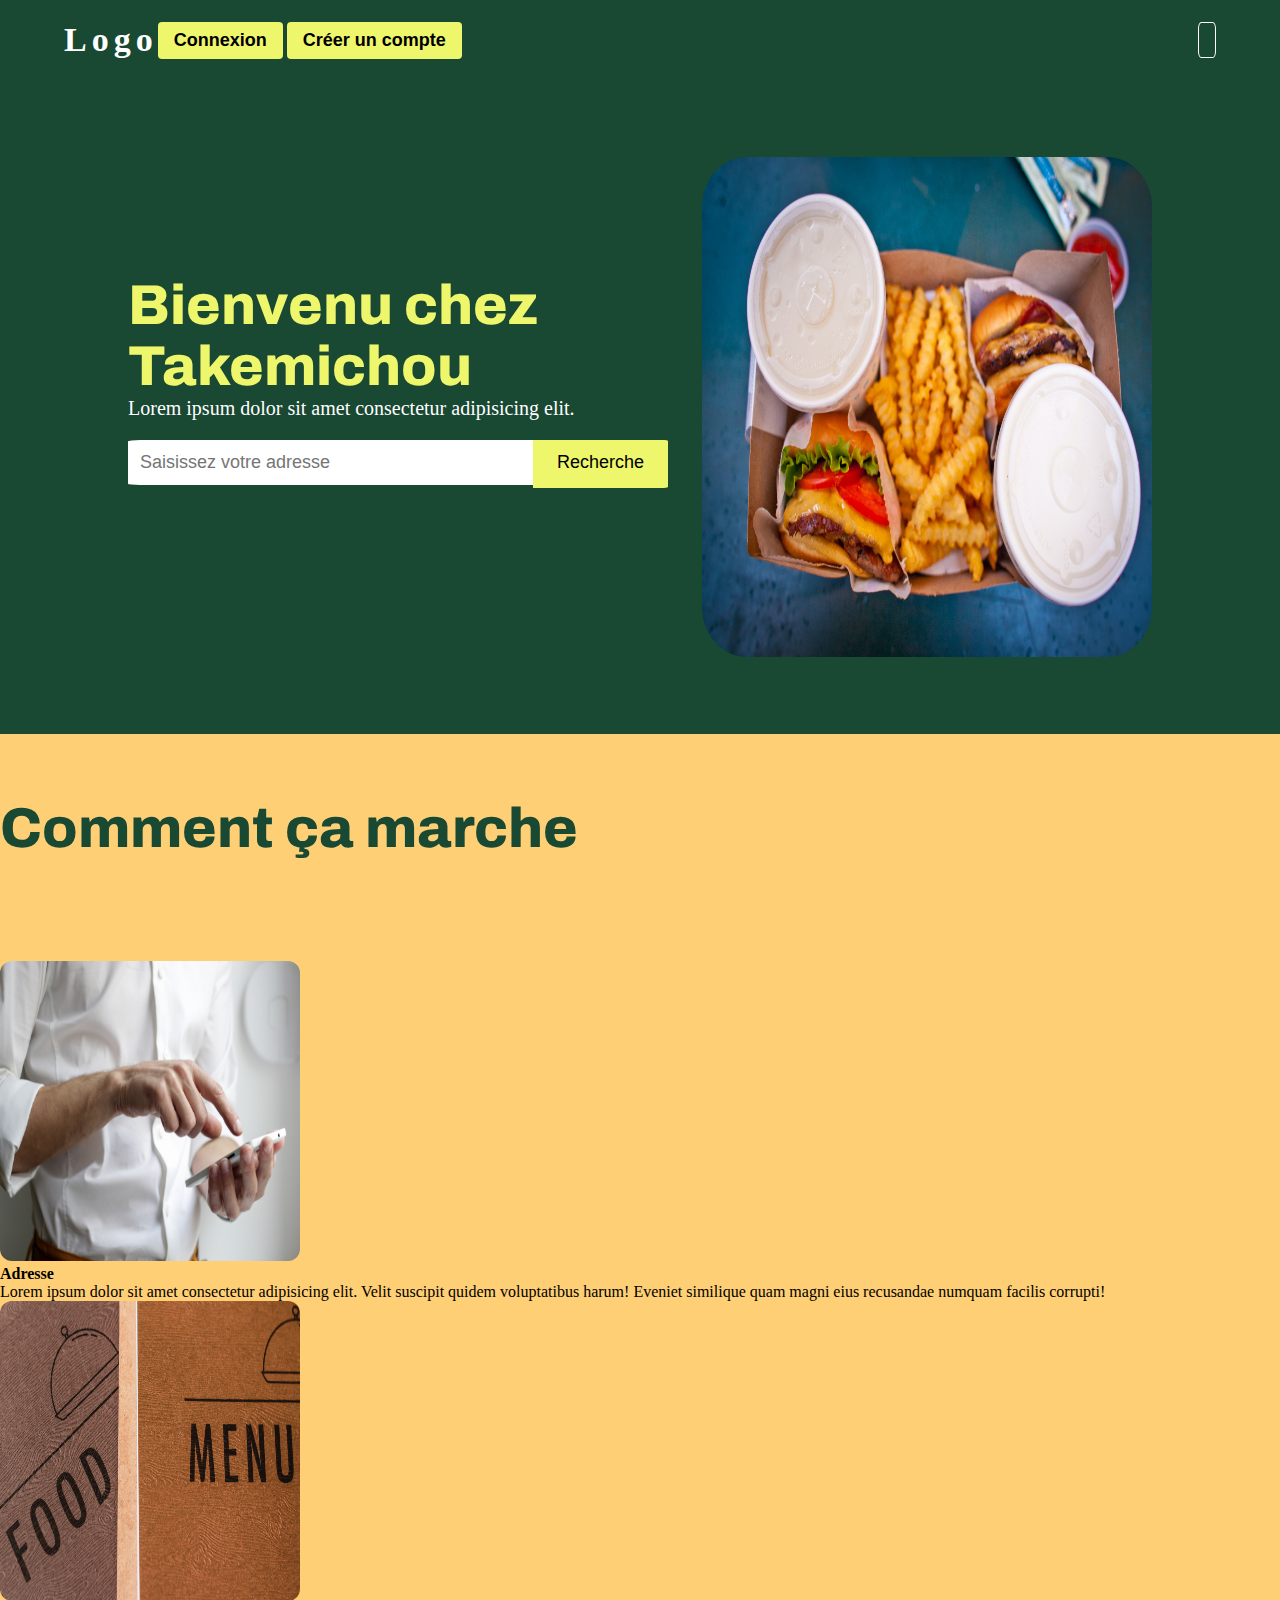
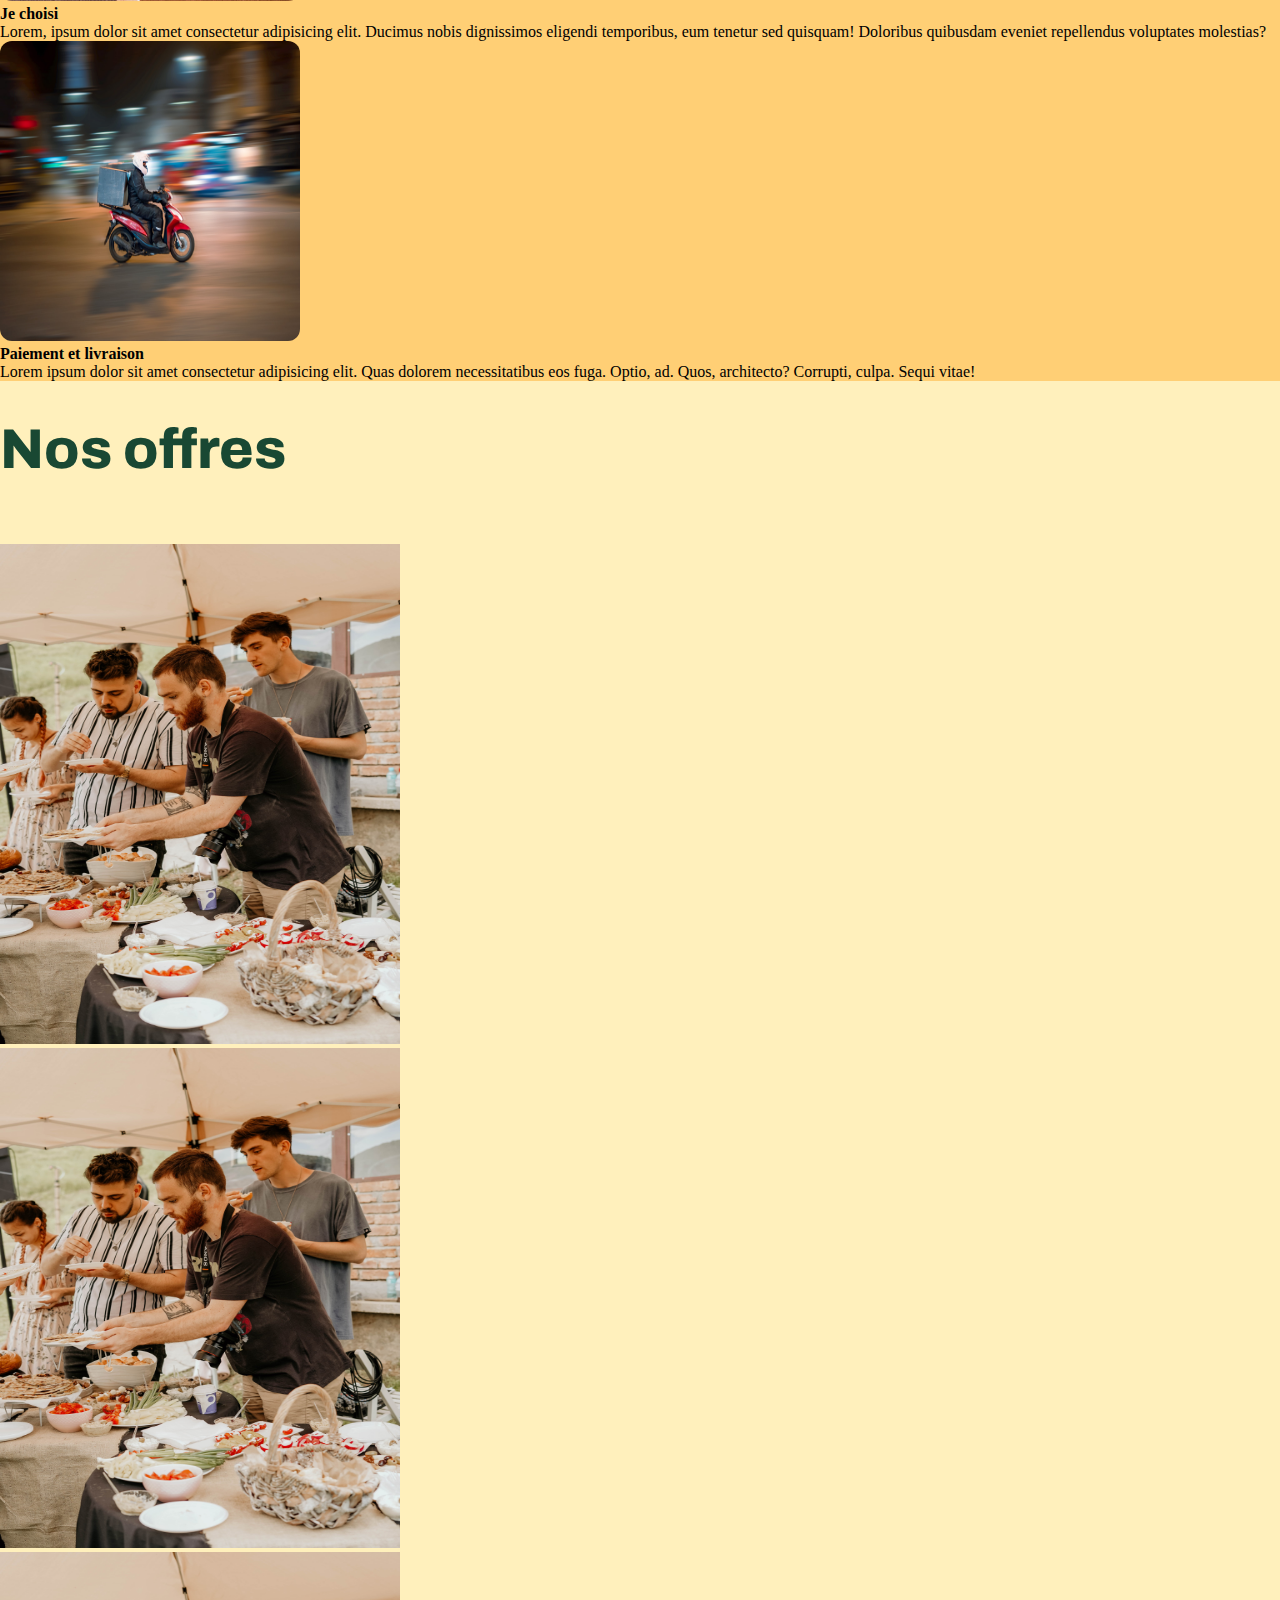
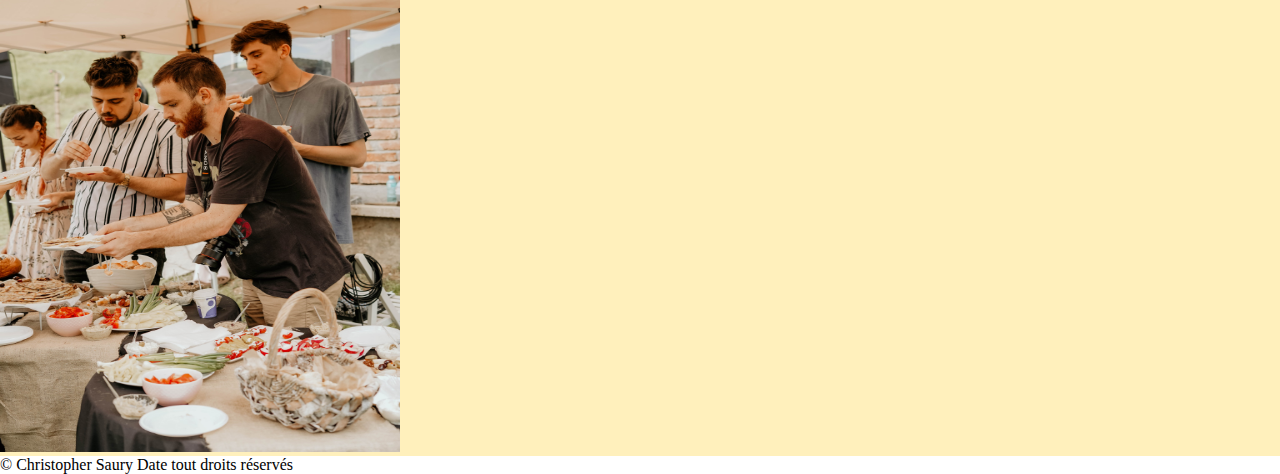
==== index.html @ 3a8cec15 "initial project" ====
<!DOCTYPE html>
<html lang="fr">
  <head>
    <meta charset="UTF-8" />
    <meta http-equiv="X-UA-Compatible" content="IE=edge" />
    <meta name="viewport" content="width=device-width, initial-scale=1.0" />
    <link rel="stylesheet" href="./style.css" />
    <link
      rel="stylesheet"
      href="https://use.fontawesome.com/releases/v5.15.3/css/all.css"
      integrity="sha384-SZXxX4whJ79/gErwcOYf+zWLeJdY/qpuqC4cAa9rOGUstPomtqpuNWT9wdPEn2fk"
      crossorigin="anonymous"
    />
    <link
      rel="stylesheet"
      href="https://cdn.jsdelivr.net/npm/bootstrap@4.6.0/dist/css/bootstrap.min.css"
      integrity="sha384-B0vP5xmATw1+K9KRQjQERJvTumQW0nPEzvF6L/Z6nronJ3oUOFUFpCjEUQouq2+l"
      crossorigin="anonymous"
    />
    <script
      src="https://code.jquery.com/jquery-3.5.1.slim.min.js"
      integrity="sha384-DfXdz2htPH0lsSSs5nCTpuj/zy4C+OGpamoFVy38MVBnE+IbbVYUew+OrCXaRkfj"
      crossorigin="anonymous"
    ></script>
    <script
      src="https://cdn.jsdelivr.net/npm/bootstrap@4.6.0/dist/js/bootstrap.bundle.min.js"
      integrity="sha384-Piv4xVNRyMGpqkS2by6br4gNJ7DXjqk09RmUpJ8jgGtD7zP9yug3goQfGII0yAns"
      crossorigin="anonymous"
    ></script>
    <title>Accueil</title>
  </head>
  <body>
    <header>
      <nav class="home-navbar">
        <div class="leftElement">
          <div>
            <h4 class="logo">Logo</h4>
          </div>
          <div>
            <input type="button" value="Connexion" />
            <input type="button" value="Créer un compte" />
          </div>
        </div>
        <ul>
          <li><i class="fas fa-bars"></i></li>
        </ul>
      </nav>
    </header>
    <section id="home">
      <div class="home-container">
        <div class="home-introduction">
          <h1>Bienvenu chez Takemichou</h1>
          <p>Lorem ipsum dolor sit amet consectetur adipisicing elit.</p>
          <div class="search-bar">
            <input
              type="text"
              name="adress"
              id="adress"
              placeholder="Saisissez votre adresse"
            />
            <button>Recherche</button>
          </div>
        </div>
        <div class="home-slideshow">
          <img
            class="home-slideshow-image"
            src="./image/pexels-caleb-oquendo-3023476.jpg"
            alt="burger"
          />
          <img
            class="home-slideshow-image"
            src="./image/pexels-creative-vix-375467.jpg"
            alt="pizza on desk"
          />
          <img
            class="home-slideshow-image"
            src="./image/pexels-norma-mortenson-4393527.jpg"
            alt="man eat a pizza"
          />
          <img
            class="home-slideshow-image"
            src="./image/khalid-boutchich-N-HvSJ9M3-k-unsplash.jpg"
            alt="tacos"
          />
          <img
            class="home-slideshow-image"
            src="./image/tareq-ismail-tEg7EK-ok3E-unsplash.jpg"
            alt="fried chicken"
          />
        </div>
      </div>
    </section>
    <section id="home-explanation">
      <h2 class="text-center">Comment ça marche</h2>
      <div class="container-fluid">
        <div class="row pb-5">
          <div class="text-center col-lg-4">
            <img src="./image/smartphone.jpg" alt="smartphone" />
            <h4 class="mt-2">Adresse</h4>
            <p class="mt-4">
              Lorem ipsum dolor sit amet consectetur adipisicing elit. Velit
              suscipit quidem voluptatibus harum! Eveniet similique quam magni
              eius recusandae numquam facilis corrupti!
            </p>
          </div>
          <div class="text-center col-lg-4">
            <img src="./image/menu.jpg" alt="restaurant menu" />
            <h4 class="mt-2">Je choisi</h4>
            <p class="mt-4">
              Lorem, ipsum dolor sit amet consectetur adipisicing elit. Ducimus
              nobis dignissimos eligendi temporibus, eum tenetur sed quisquam!
              Doloribus quibusdam eveniet repellendus voluptates molestias?
            </p>
          </div>
          <div class="text-center col-lg-4">
            <img src="./image/food-delivery.jpg" alt="food delivery" />
            <h4 class="mt-2">Paiement et livraison</h4>
            <p class="mt-4">
              Lorem ipsum dolor sit amet consectetur adipisicing elit. Quas
              dolorem necessitatibus eos fuga. Optio, ad. Quos, architecto?
              Corrupti, culpa. Sequi vitae!
            </p>
          </div>
        </div>
      </div>
    </section>
    <section id="home-offer">
      <h2 class="text-center">Nos offres</h2>
      <div class="container-fluid">
        <div class="row">
          <div class="text-center col-lg-4">
            <img src="./image/cafeteria.jpg" alt="cafeteria" />
          </div>
          <div class="text-center col-lg-4">
            <img src="./image/cafeteria.jpg" alt="cafeteria" />
          </div>
          <div class="text-center col-lg-4">
            <img src="./image/cafeteria.jpg" alt="cafeteria" />
          </div>
        </div>
      </div>
    </section>
    <footer>
      <p>
        © Christopher Saury <span id="currentYear">Date</span> tout droits
        réservés
      </p>
    </footer>
    <script src="./home.js"></script>
  </body>
</html>

<!-- <section id="home-explanation">
    <div class="explanation-container">
        <h2>Comment ça marche ?</h2>
        <div class="explanation-wrapper">
            <div class="exWrapp">
                <img src="./image/smartphone.jpg" alt="smartphone">
                <p>
                    Il vous suffit pour cela de renseigner dans la barre d'adresse le lieux où vous souhaitez être livré.
                </p>
            </div>
            <div class="exWrapp">
                <img src="./image/menu.jpg" alt="restaurant menu">
                <p>
                    Lorem ipsum dolor, sit amet consectetur adipisicing elit. Libero blanditiis nobis delectus repellendus? Facere eveniet nobis impedit, ratione, deleniti obcaecati amet ullam numquam cumque, accusantium molestiae labore. Accusamus, ducimus deserunt.
                </p>
            </div>
            <div class="exWrapp">
                <img src="./image/food-delivery.jpg" alt="food delivery">
                <p>
                    Lorem ipsum dolor sit amet consectetur adipisicing elit. Perferendis aperiam quam totam eum sequi reprehenderit corporis. Unde quam reiciendis a, neque sapiente, quia velit quasi inventore harum consectetur ab vero?
                </p>
            </div>
        </div>
    </div>
</section> -->
---- style.css ----
@import url("https://fonts.googleapis.com/css2?family=Archivo:wght@800&display=swap");

:root {
  --first: #194833;
  --second: #ffcf75;
  --third: #fff0bc;
  --fourth: #eef66c;
}
* {
  margin: 0px;
  padding: 0px;
  box-sizing: border-box;
}

.home-navbar {
  display: flex;
  justify-content: space-between;
  align-items: center;
  min-height: 80px;
  background-color: var(--first);
  color: white;
  position: sticky;
  position: -webkit-sticky;
  top: 0px;
}
.leftElement {
  margin-left: 5%;
  display: flex;
  flex-direction: row;
  align-items: center;
  justify-content: space-around;
}
.leftElement input {
  font-size: 18px;
  padding: 8px 16px 8px 16px;
  border-radius: 4px;
  font-weight: bold;
  border: none;
  cursor: pointer;
  background-color: var(--fourth);
}

.logo {
  font-size: 34px;
  letter-spacing: 5px;
  font-weight: 700;
}
.home-navbar li {
  list-style-type: none;
}
.fa-bars {
  font-size: 20px;
  border: 1px solid white;
  border-radius: 18%;
  padding: 6px 8px 6px 8px;
  cursor: pointer;
}

.home-navbar ul {
  margin-right: 5%;
}

#home {
  background-color: var(--first);
  color: white;
}
.home-introduction h1 {
  font-size: 56px;
  color: var(--fourth);
  font-family: "Archivo", sans-serif;
  font-weight: 800;
}
.home-introduction p {
  font-size: 20px;
}
.search-bar {
  margin-top: 20px;
}
.home-introduction input,
button {
  width: 75%;
  border: none;
  border-right: 0px;
  font-size: 18px;
  padding: 12px;
  background: white;
  color: black;
}
.home-introduction .search-bar {
  width: 540px;
  height: auto;
}
.home-introduction input {
  border-radius: 3% 0 0 3%;
}

.home-introduction button {
  width: 25%;
  background: var(--fourth);
  color: black;
  float: right;
  border-left: 0px;
  border-radius: 0 3% 3% 0;
  cursor: pointer;
  padding-bottom: 15px;
}
.home-introduction button:hover {
  opacity: 0.8;
}
.home-introduction input:hover {
  opacity: 0.8;
}

.home-introduction {
  padding-bottom: 5%;
}

.home-container {
  padding: 6% 10% 6% 10%;
  display: flex;
  flex-direction: row;
  align-items: center;
  justify-content: space-around;
}
.home-slideshow {
  width: 600px;
  height: 500px;
  position: relative;
}
.home-slideshow-image {
  position: absolute;
  top: 0;
  left: 0;
  width: 100%;
  height: 100%;
  border-radius: 10%;
  opacity: 0;
  transition: opacity 1s ease-in-out;
}

#home-explanation {
  background-color: var(--second);
}
#home-explanation h2 {
  font-size: 56px;
  color: var(--first);
  font-family: "Archivo", sans-serif;
  font-weight: 800;
  padding: 5% 0 8% 0;
}
#home-explanation img {
  width: 300px;
  height: 300px;
  border-radius: 4%;
}
#home-explanation .row div {
  animation: 3s ease-in 1s linear myanim;
}

@keyframes myanim {
  0% {
    top: 0;
    left: 0;
  }
  30% {
    top: 50px;
  }
  68%,
  72% {
    left: 50px;
  }
  100% {
    top: 100px;
    left: 100%;
  }
}

#home-offer {
  background-color: var(--third);
}

#home-offer .row img {
  width: 400px;
  height: 500px;
}

#home-offer h2 {
  font-size: 56px;
  color: var(--first);
  font-family: "Archivo", sans-serif;
  font-weight: 800;
  padding: 3% 0 5% 0;
}

/* .explanation-container{
    display: flex;
    justify-content: center;
    align-items: center;
    flex-direction: column;
}

.explanation-wrapper{
    width: 100%;
    height: auto;
    display: flex;
    align-items: center;
    flex-direction: row;
    justify-content: space-between;
    padding: 0 5% 0 5%;
}
.exWrapp{
    display: flex;
    align-items: center;
    flex-direction: column;
}
.exWrapp p{
    width: 80%;
}

.explanation-wrapper img{
    width: 300px;
    height: 300px;
}
.explanation-container {
    padding-top: 3%;
}
.explanation-container h2{
    padding-bottom: 8%;
    font-size: 56px;
    color: var(--primary);
    font-family: 'Archivo', sans-serif;
    font-weight: 800;
} */
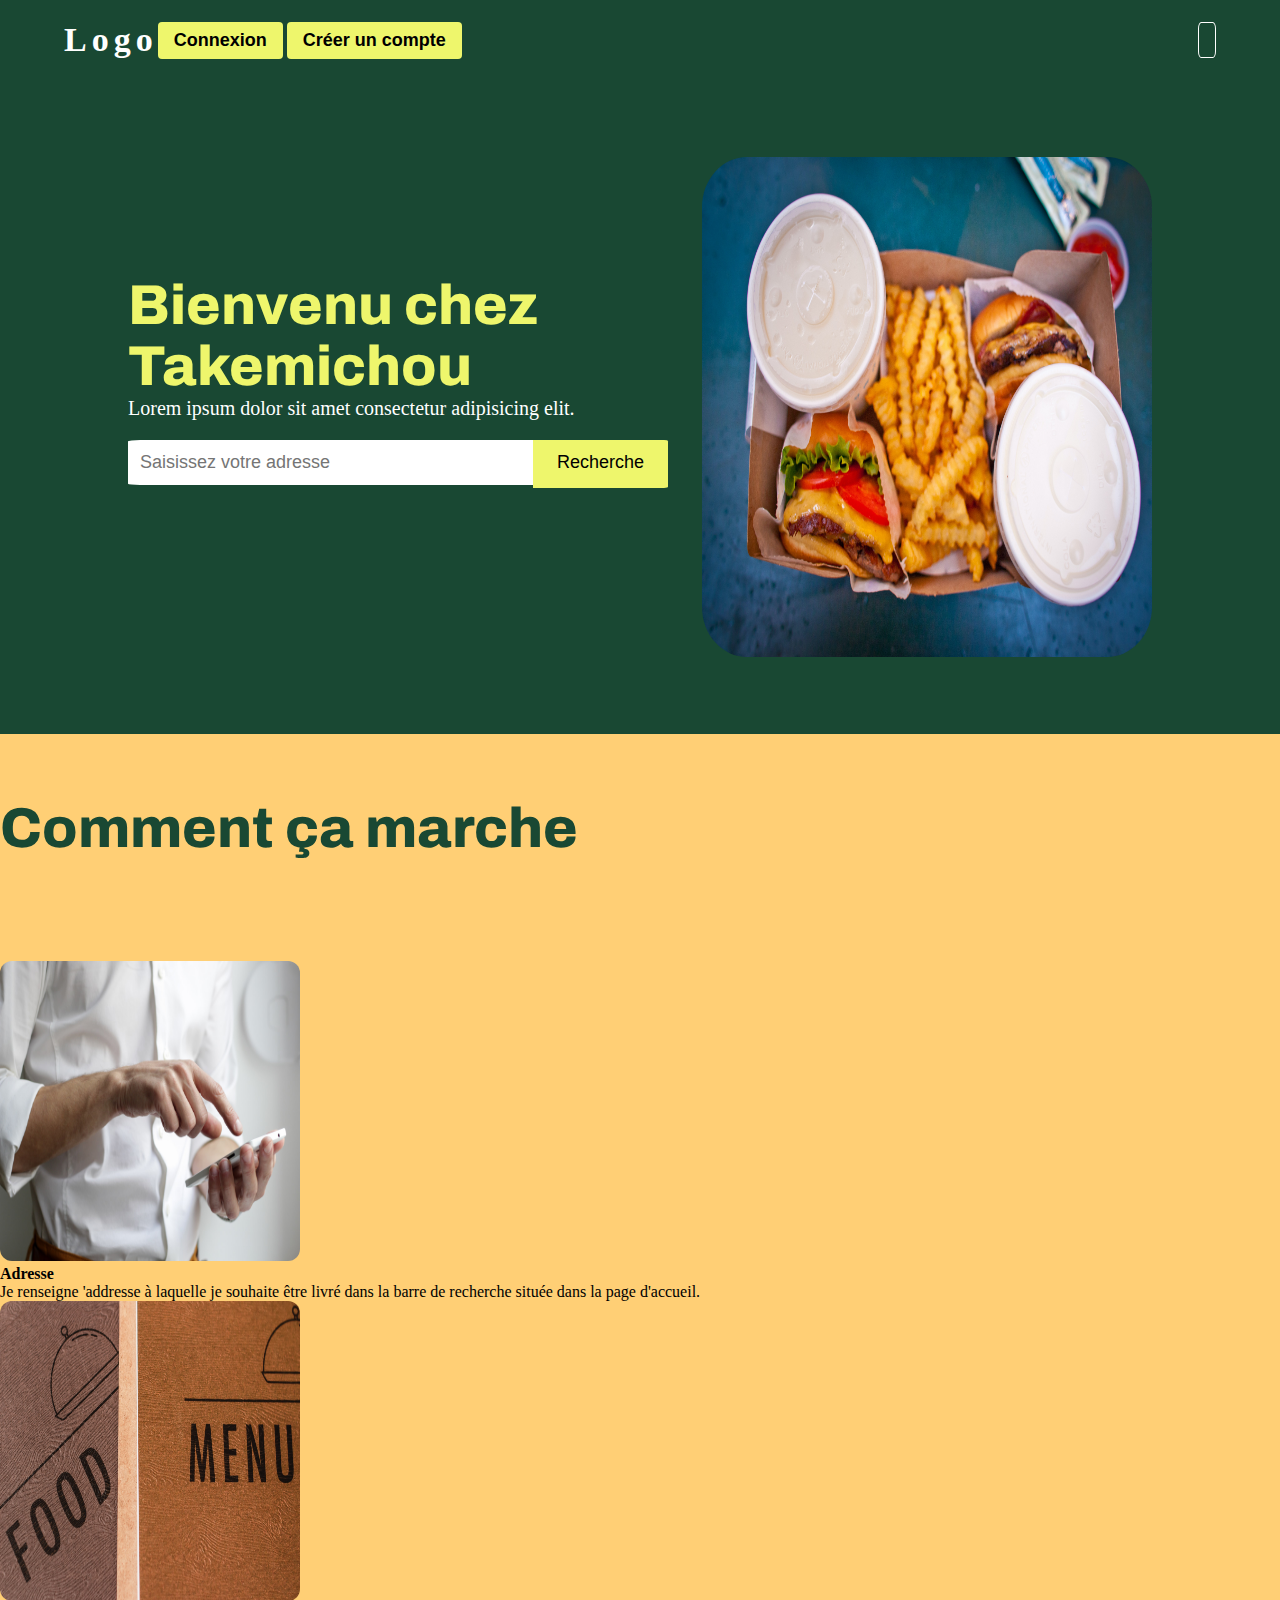
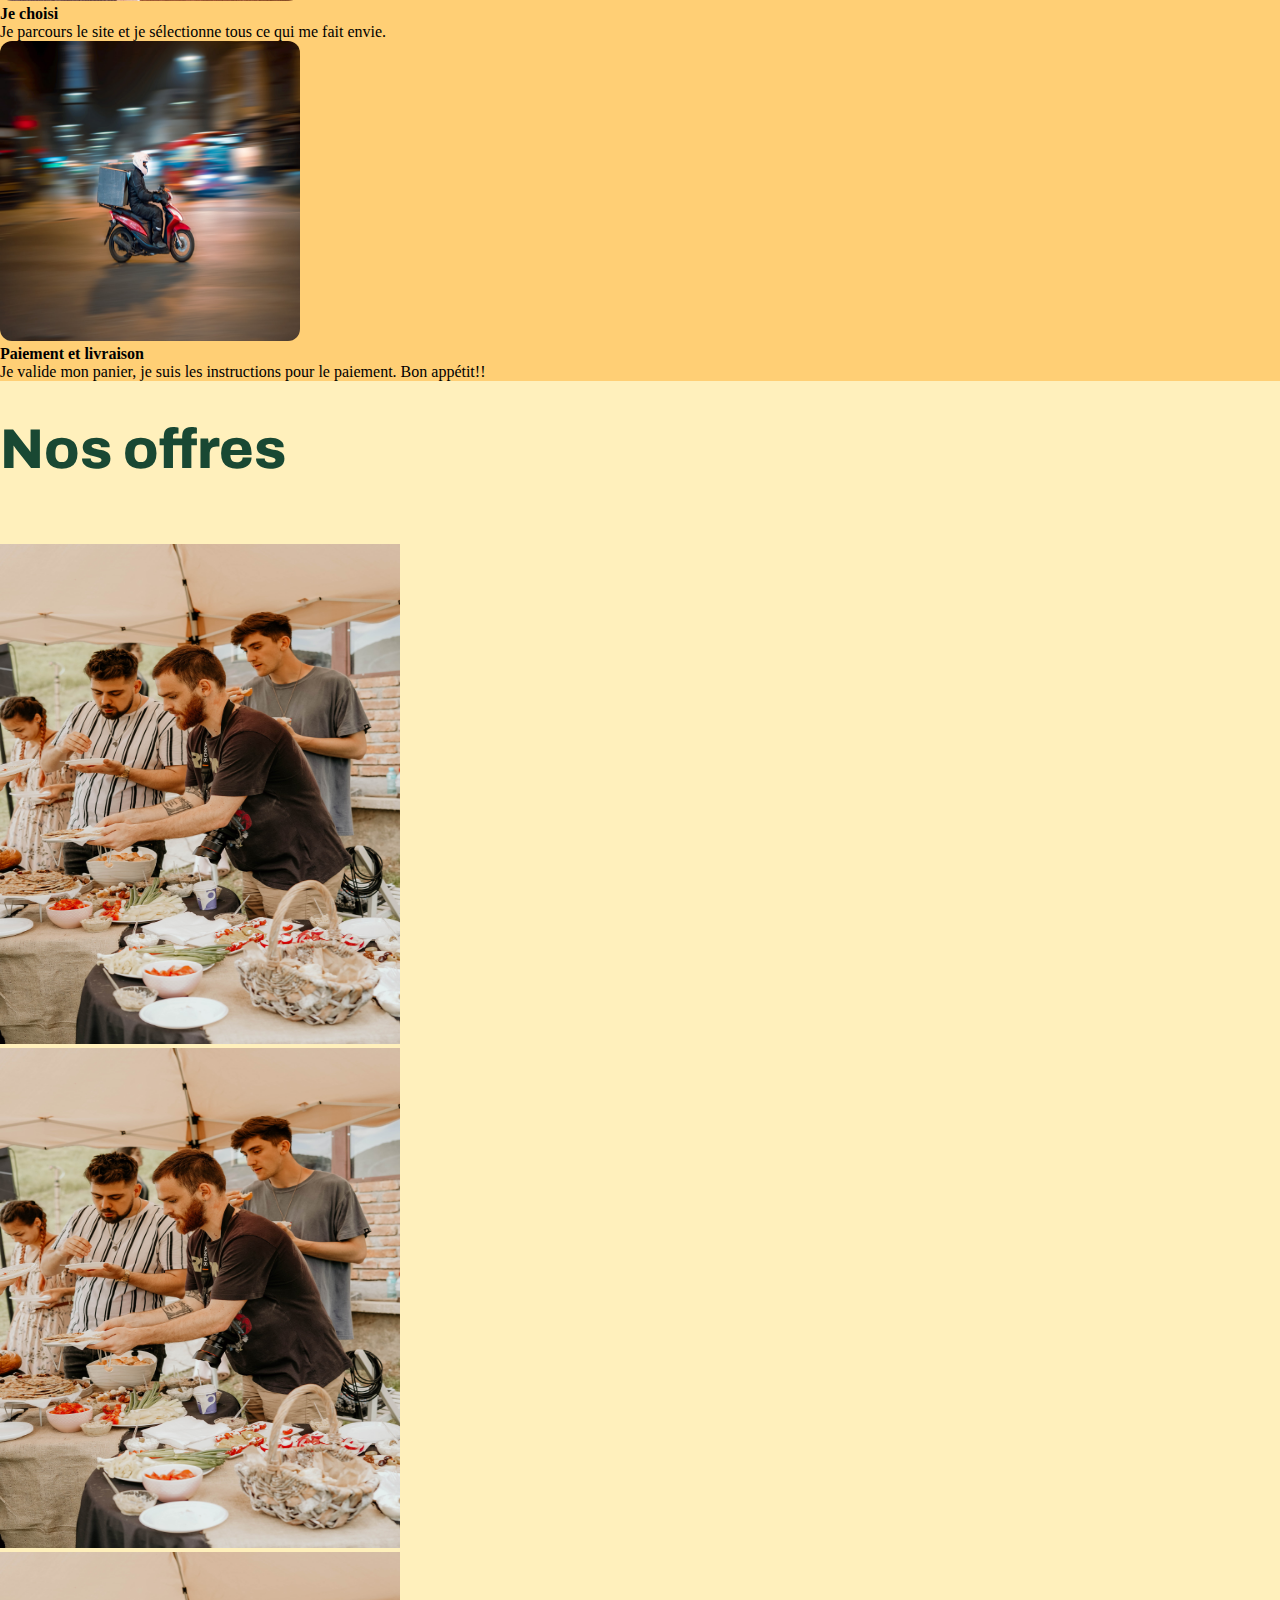
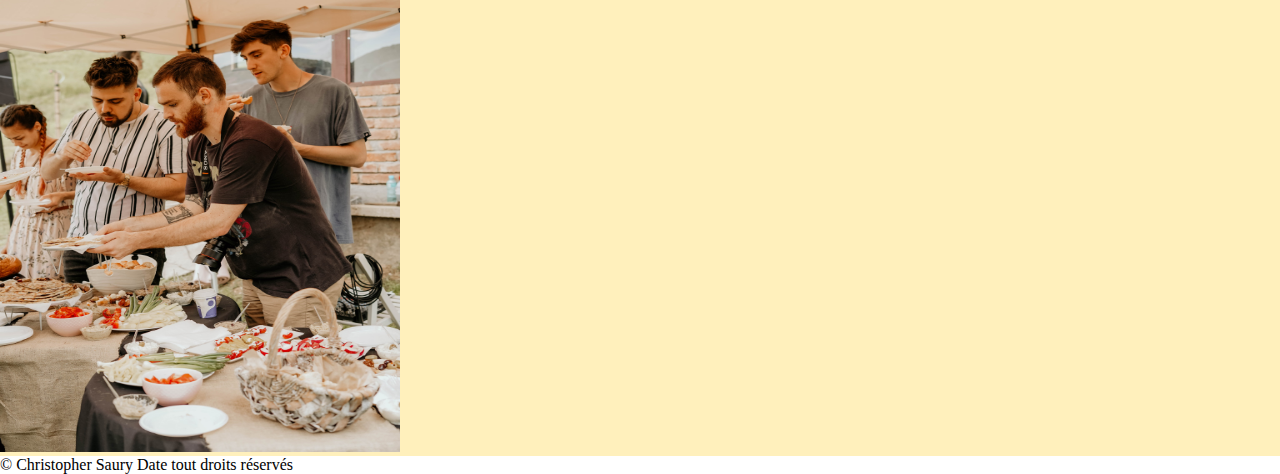
==== commit 2df1bf99: "The class active has been added" ====
--- a/index.html
+++ b/index.html
@@ -93,32 +93,28 @@
     <section id="home-explanation">
       <h2 class="text-center">Comment ça marche</h2>
       <div class="container-fluid">
-        <div class="row pb-5">
+        <div class="row pb-5 reveal">
           <div class="text-center col-lg-4">
             <img src="./image/smartphone.jpg" alt="smartphone" />
             <h4 class="mt-2">Adresse</h4>
             <p class="mt-4">
-              Lorem ipsum dolor sit amet consectetur adipisicing elit. Velit
-              suscipit quidem voluptatibus harum! Eveniet similique quam magni
-              eius recusandae numquam facilis corrupti!
+              Je renseigne 'addresse à laquelle je souhaite être livré dans la
+              barre de recherche située dans la page d'accueil.
             </p>
           </div>
           <div class="text-center col-lg-4">
             <img src="./image/menu.jpg" alt="restaurant menu" />
             <h4 class="mt-2">Je choisi</h4>
             <p class="mt-4">
-              Lorem, ipsum dolor sit amet consectetur adipisicing elit. Ducimus
-              nobis dignissimos eligendi temporibus, eum tenetur sed quisquam!
-              Doloribus quibusdam eveniet repellendus voluptates molestias?
+              Je parcours le site et je sélectionne tous ce qui me fait envie.
             </p>
           </div>
           <div class="text-center col-lg-4">
             <img src="./image/food-delivery.jpg" alt="food delivery" />
             <h4 class="mt-2">Paiement et livraison</h4>
             <p class="mt-4">
-              Lorem ipsum dolor sit amet consectetur adipisicing elit. Quas
-              dolorem necessitatibus eos fuga. Optio, ad. Quos, architecto?
-              Corrupti, culpa. Sequi vitae!
+              Je valide mon panier, je suis les instructions pour le paiement.
+              Bon appétit!!
             </p>
           </div>
         </div>
@@ -127,7 +123,7 @@
     <section id="home-offer">
       <h2 class="text-center">Nos offres</h2>
       <div class="container-fluid">
-        <div class="row">
+        <div class="row reveal">
           <div class="text-center col-lg-4">
             <img src="./image/cafeteria.jpg" alt="cafeteria" />
           </div>
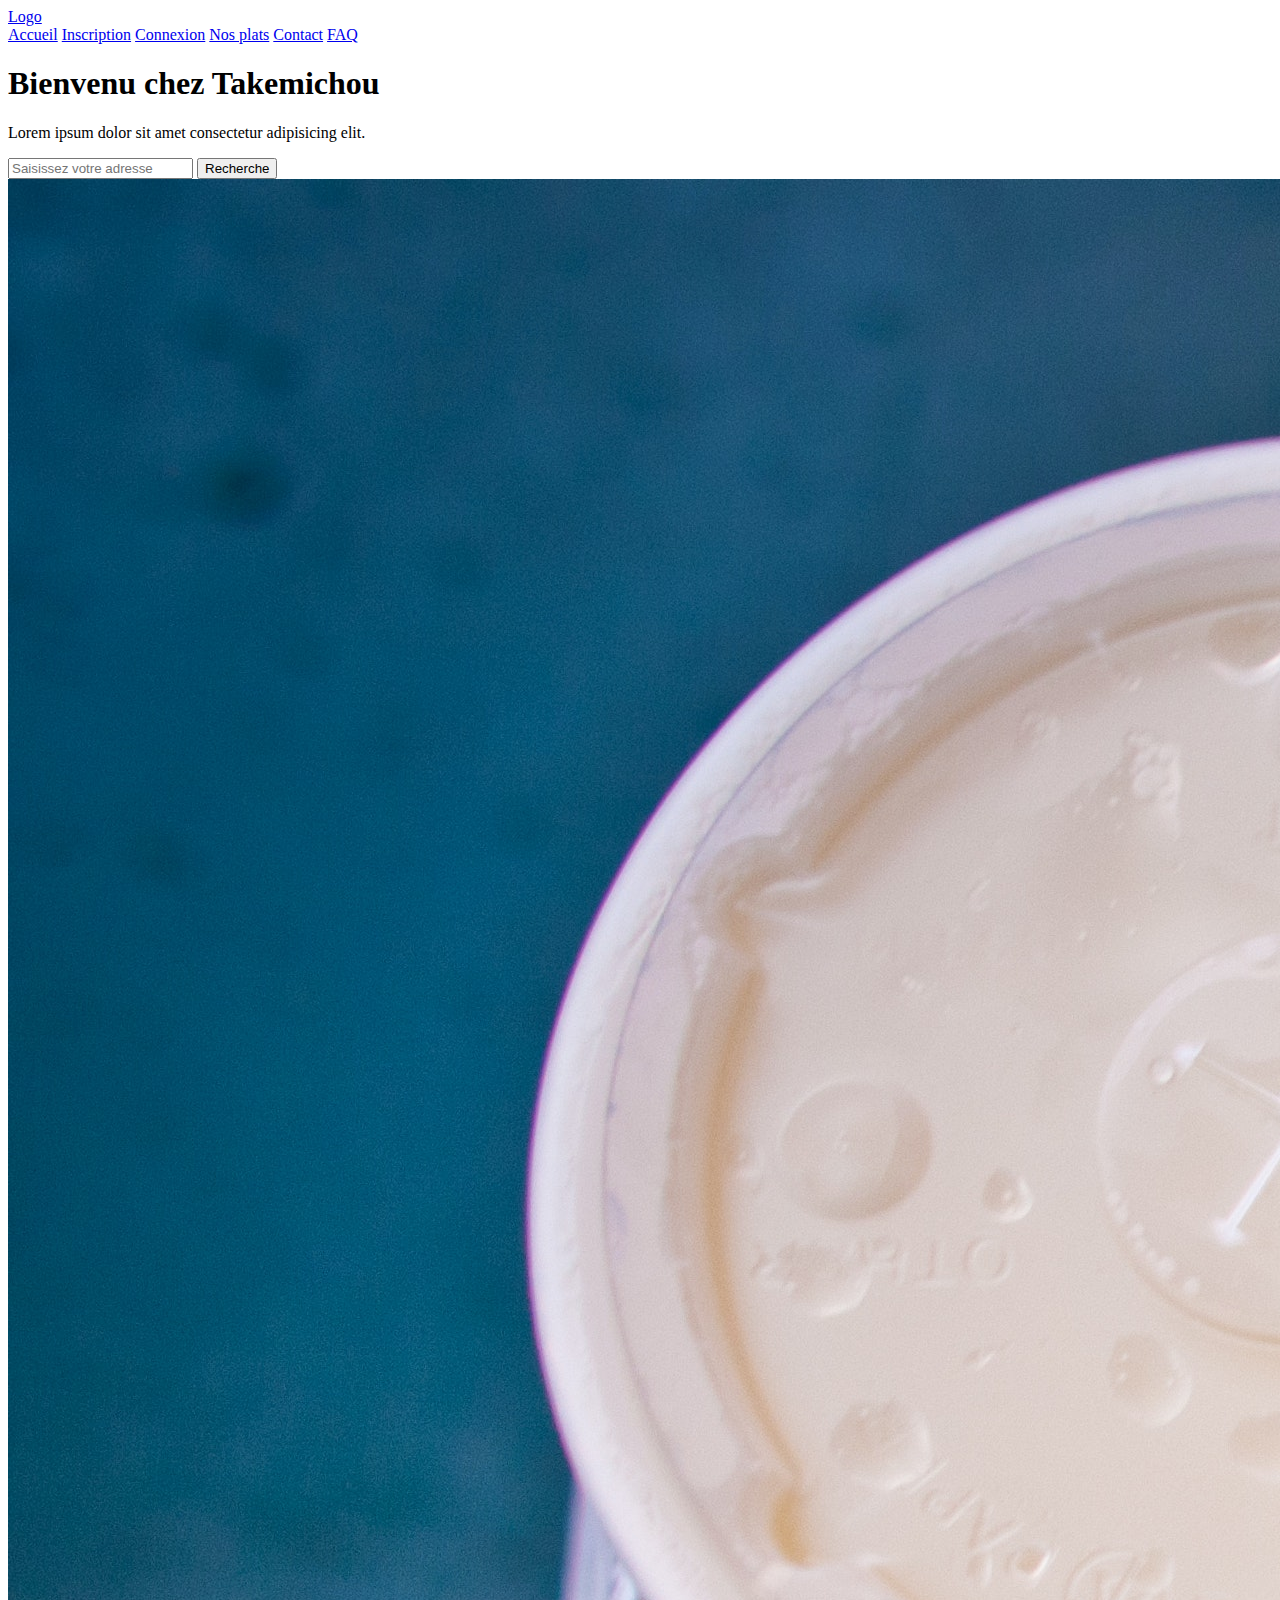
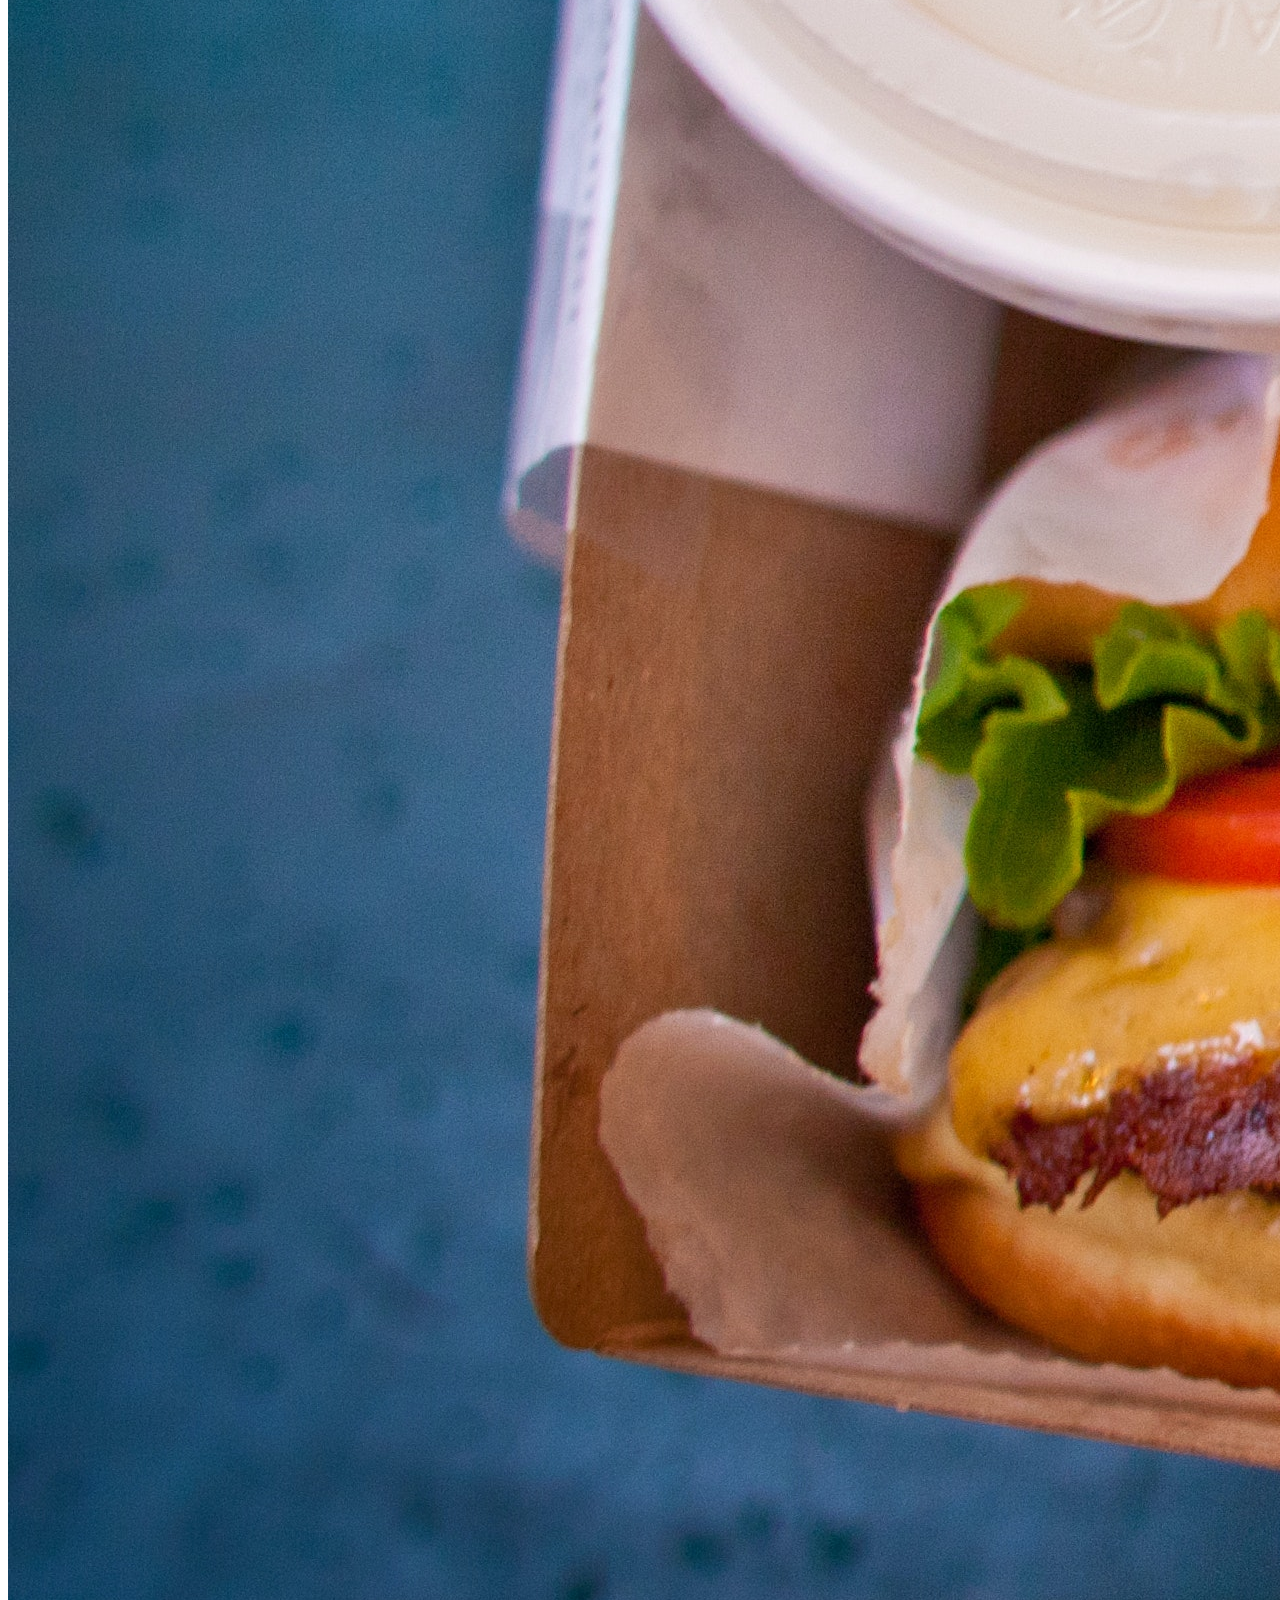
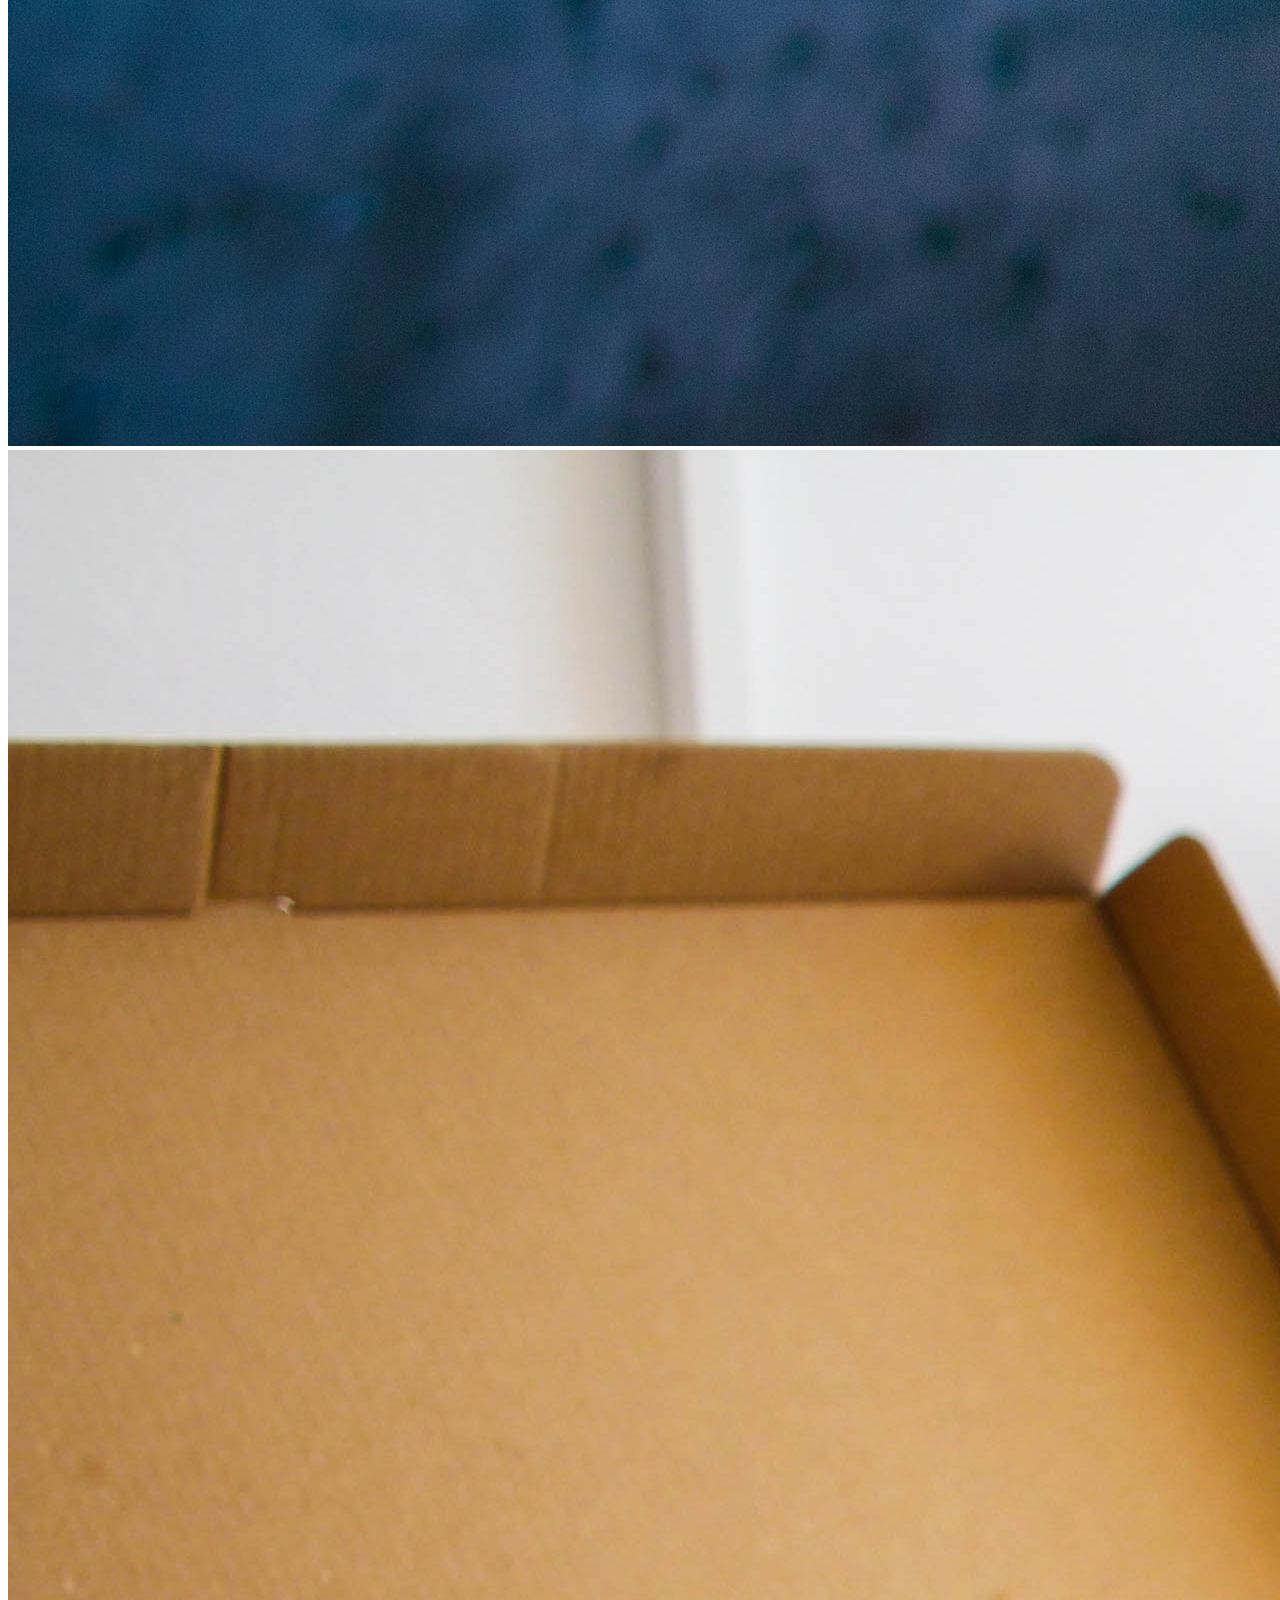
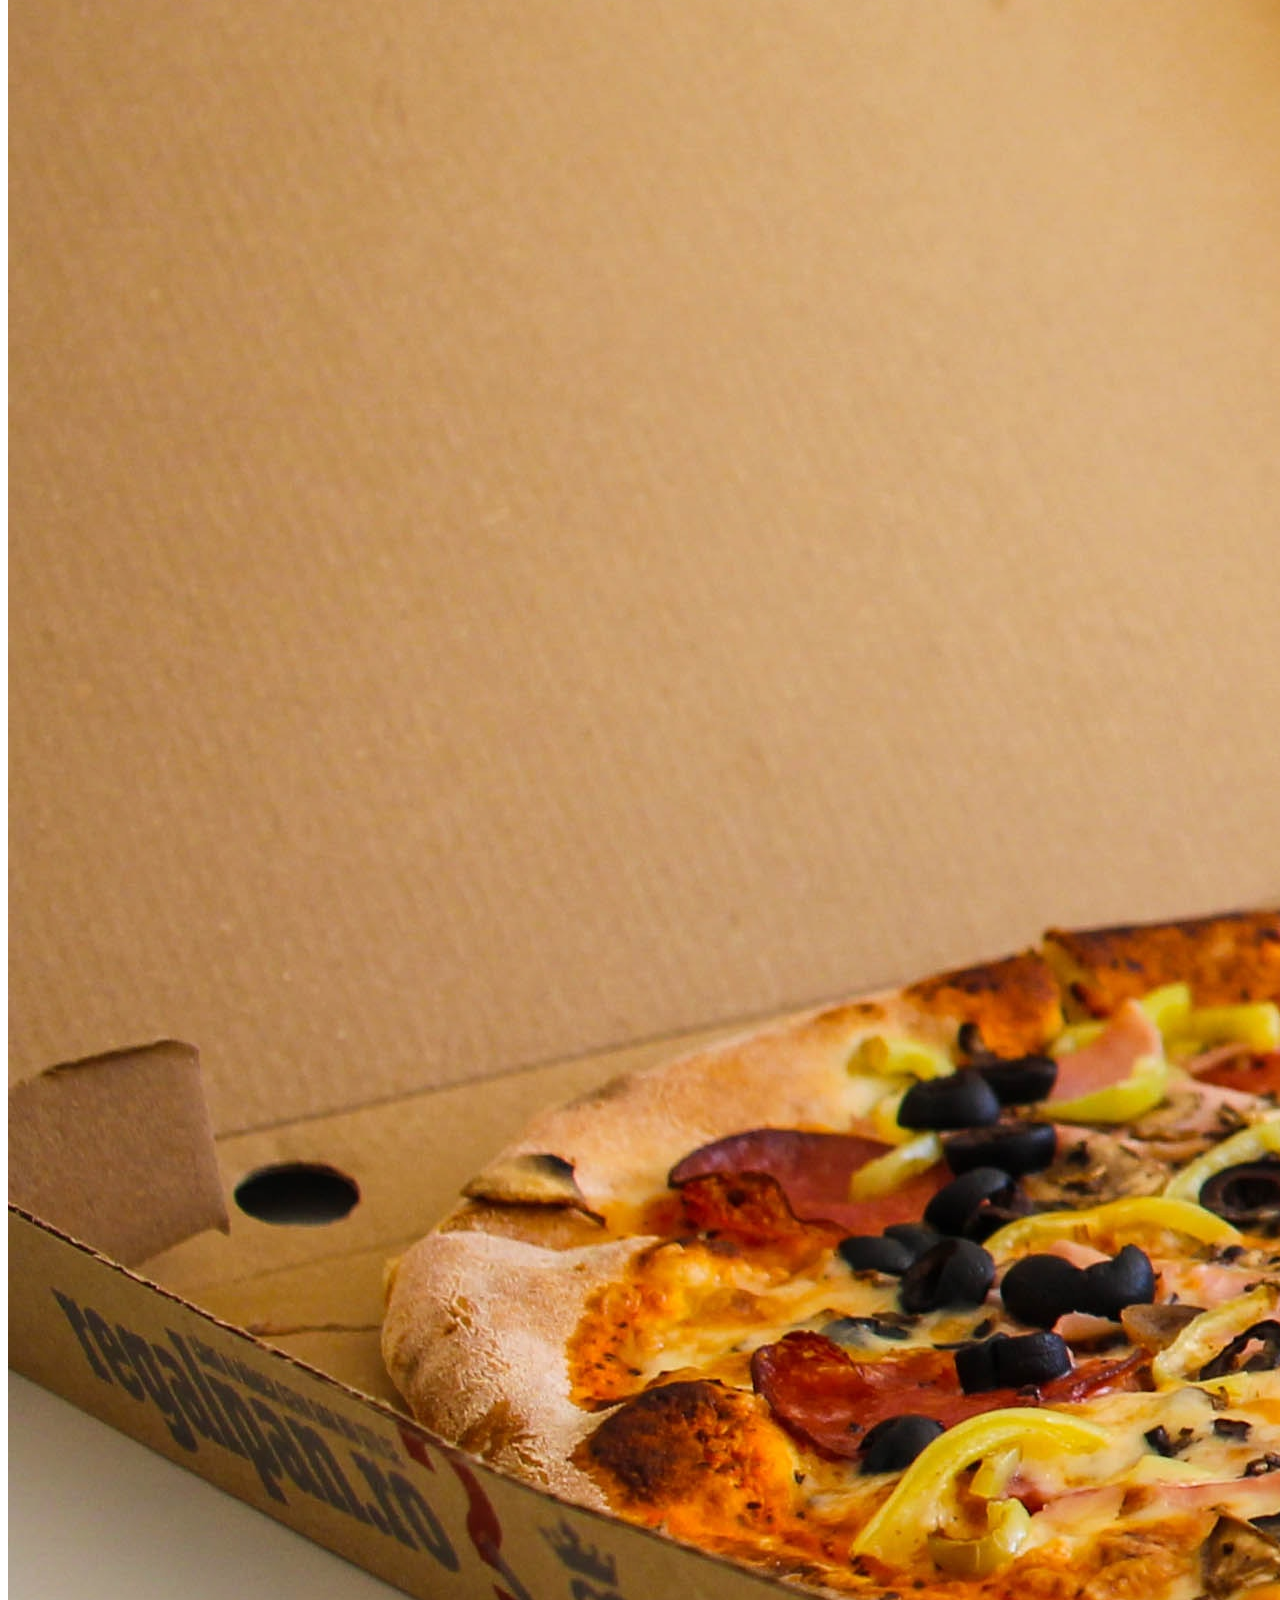
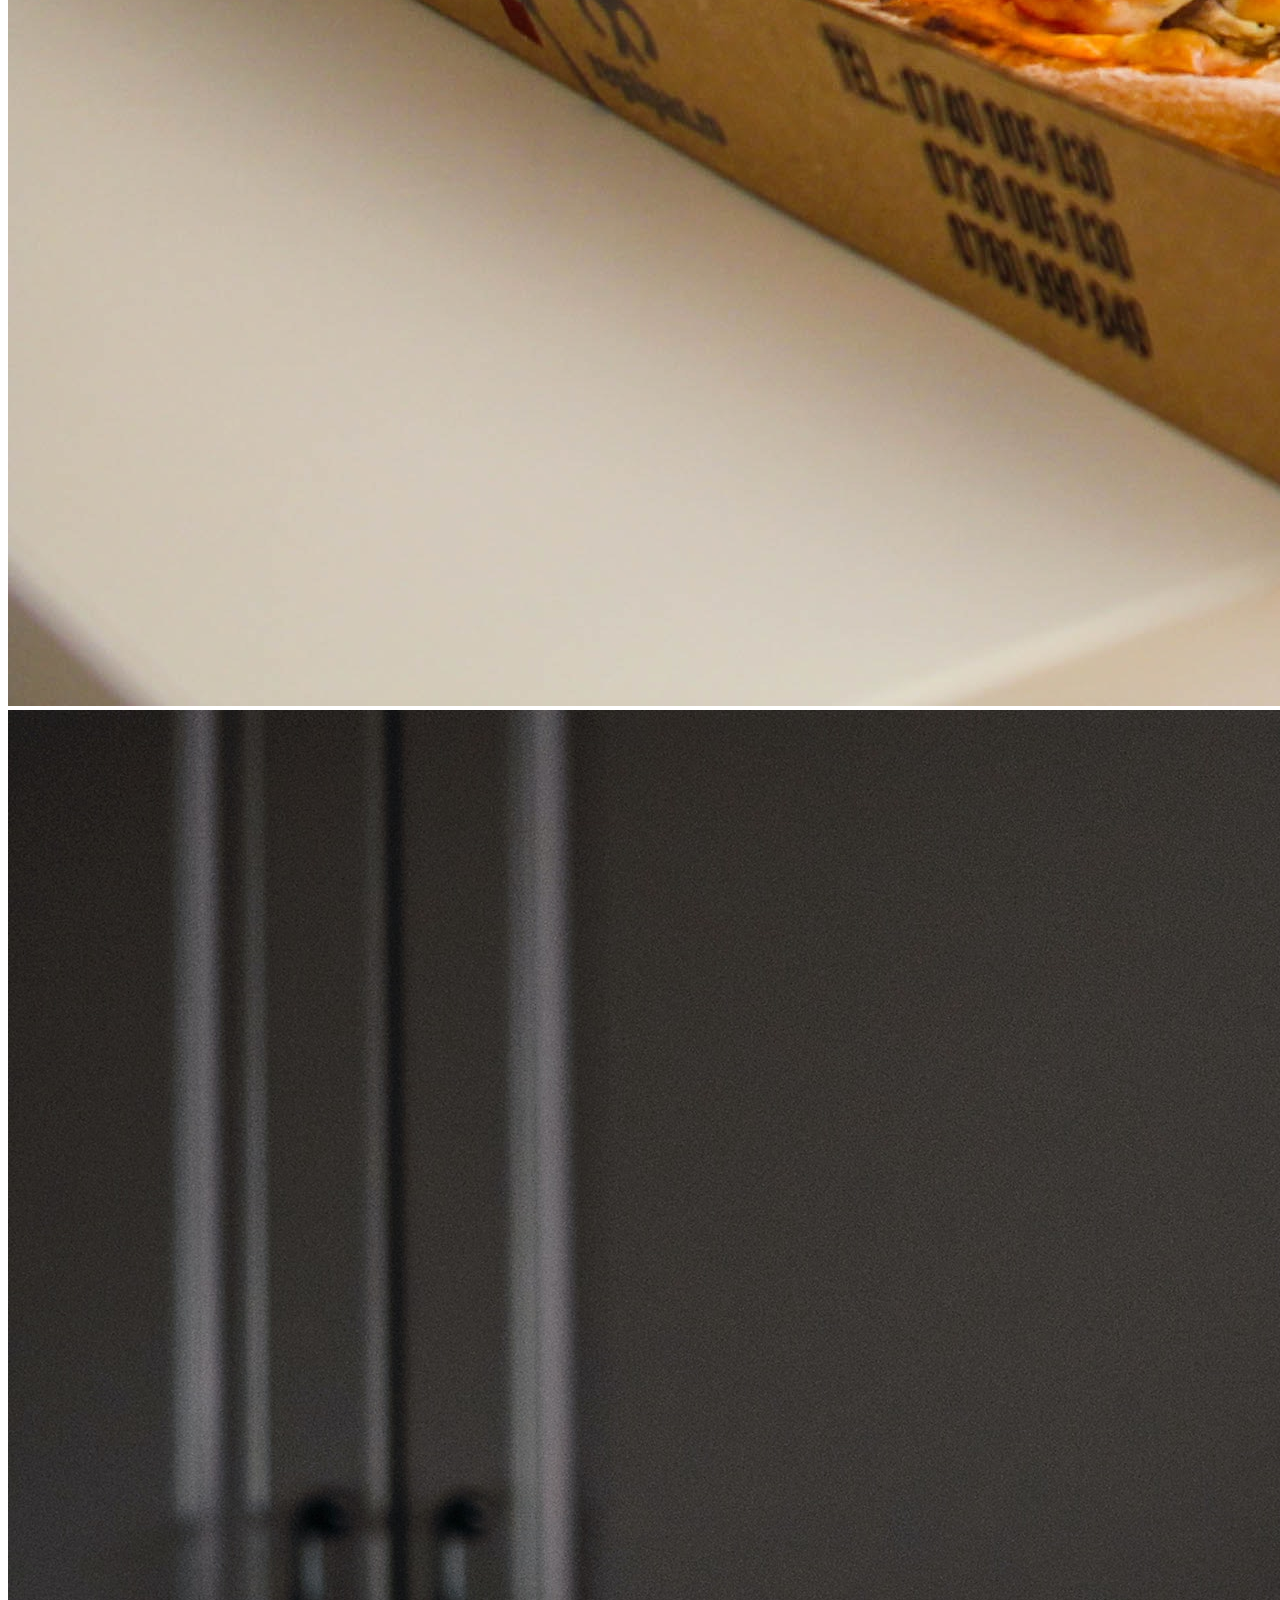
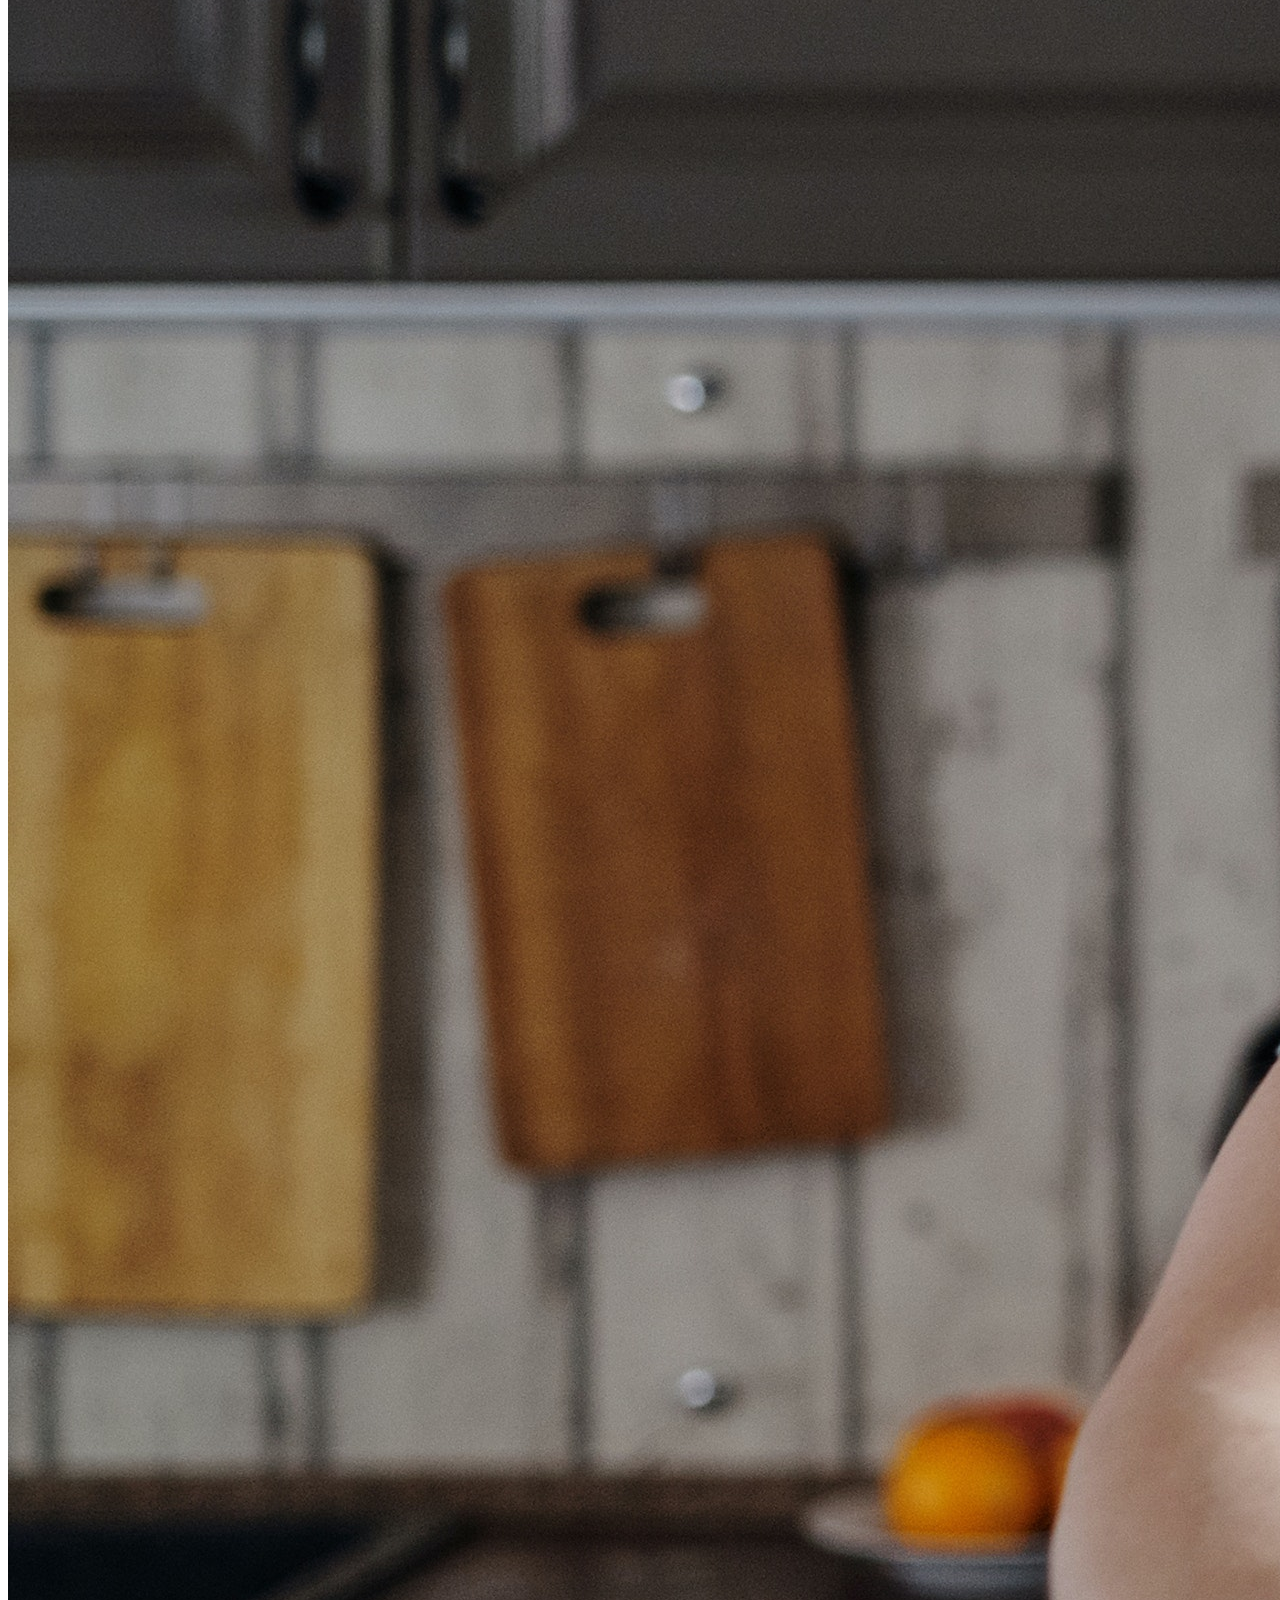
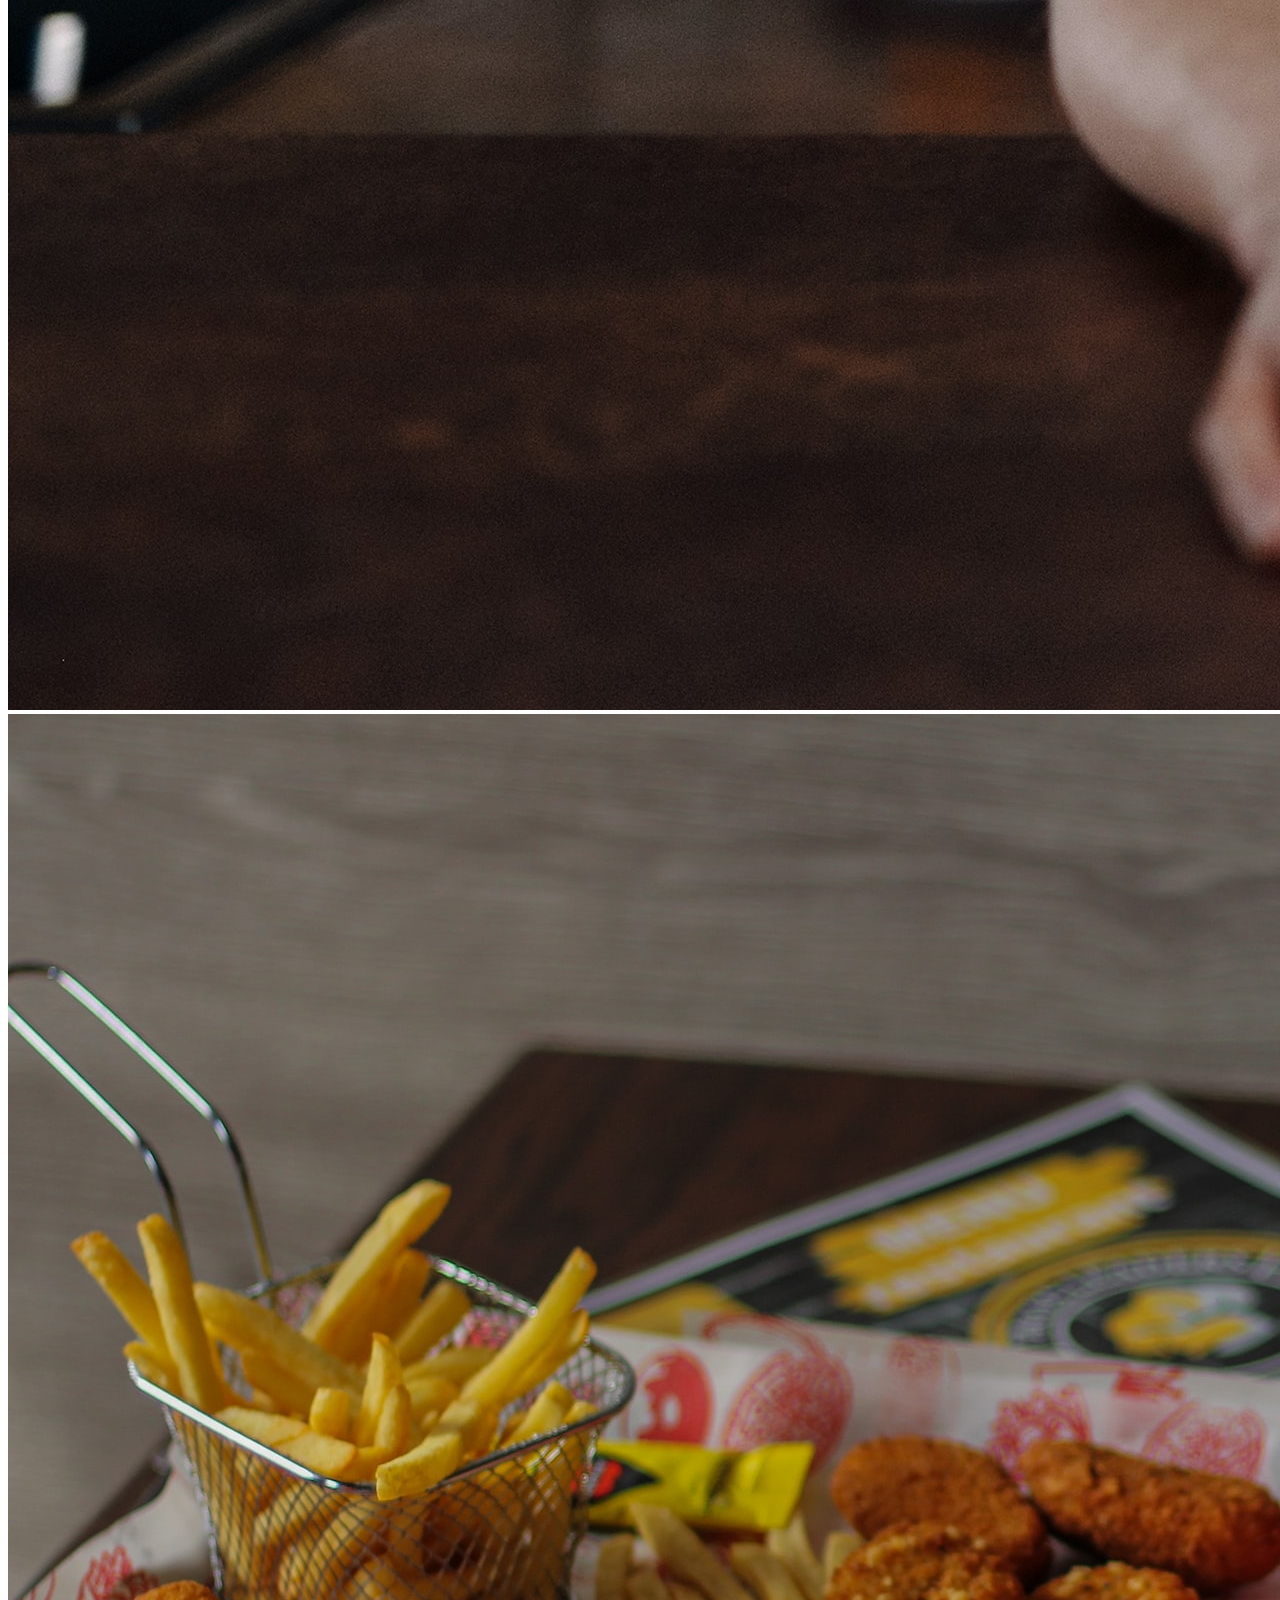
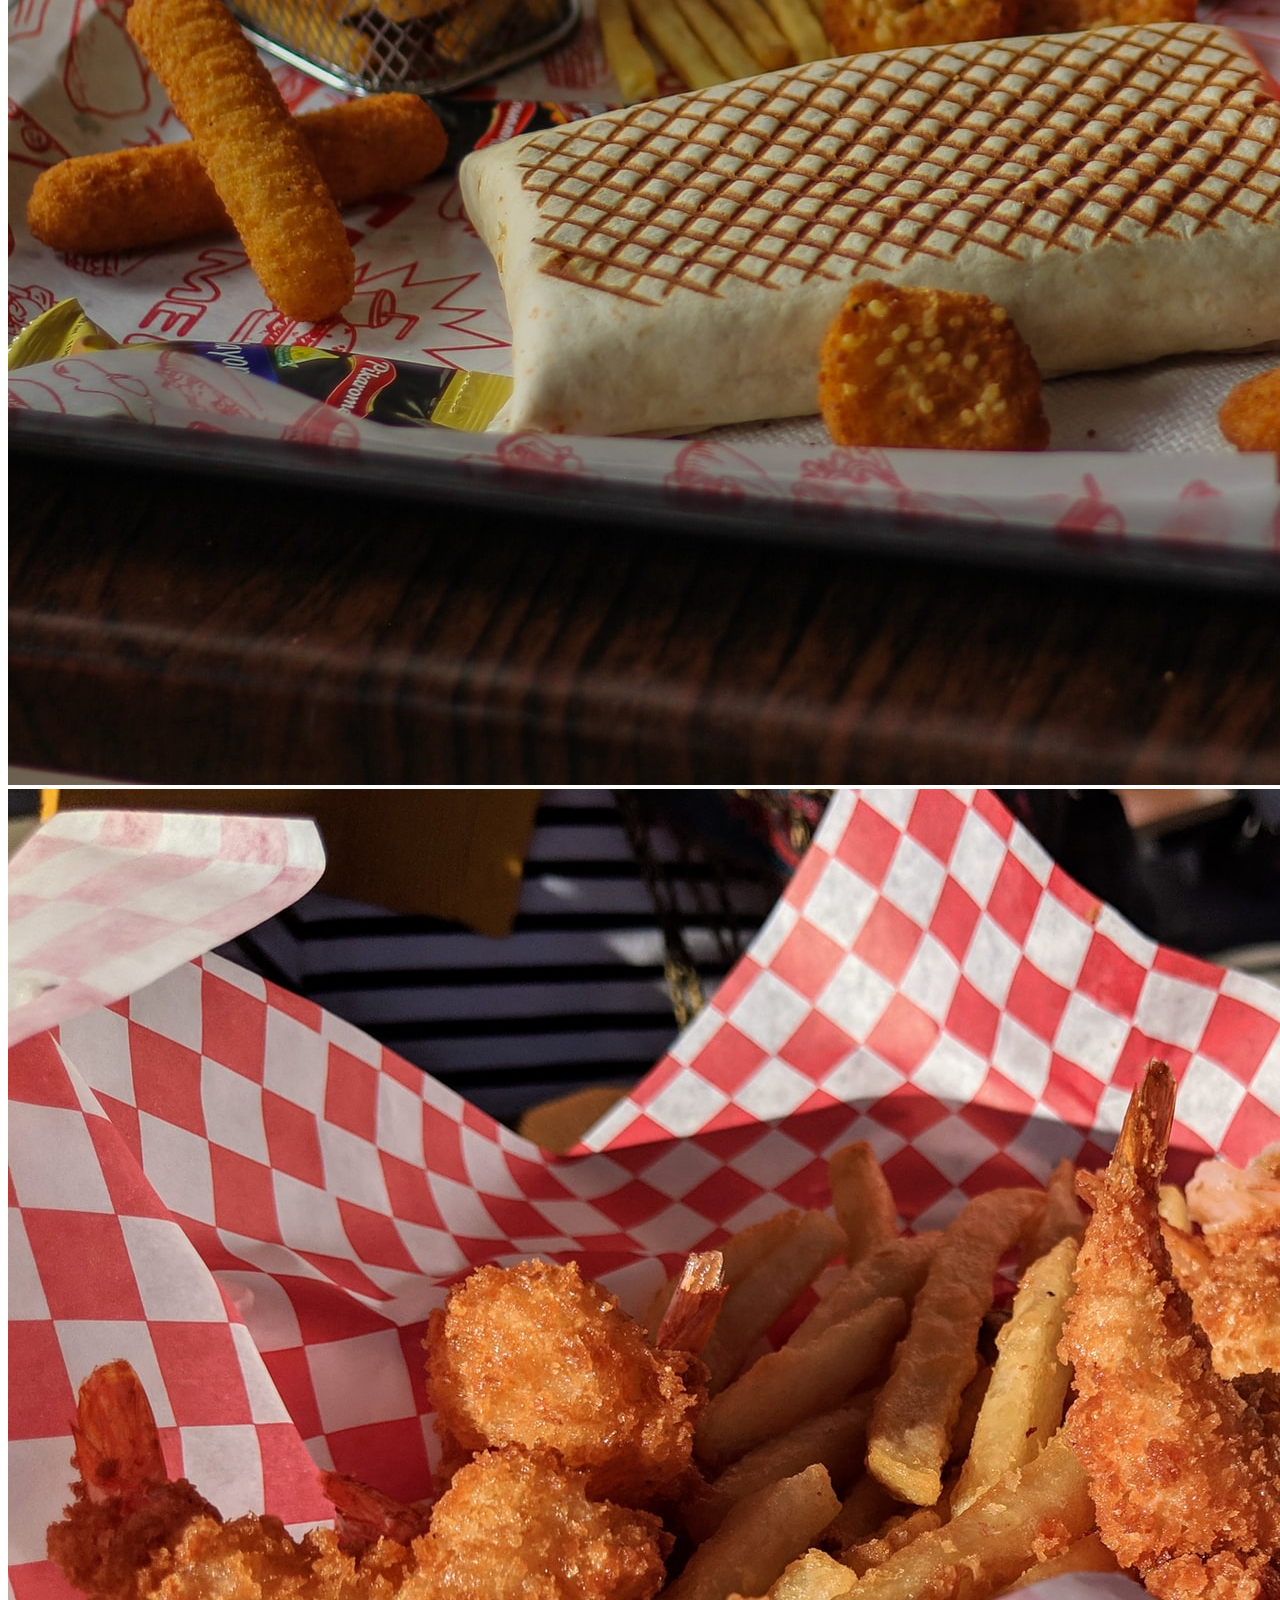
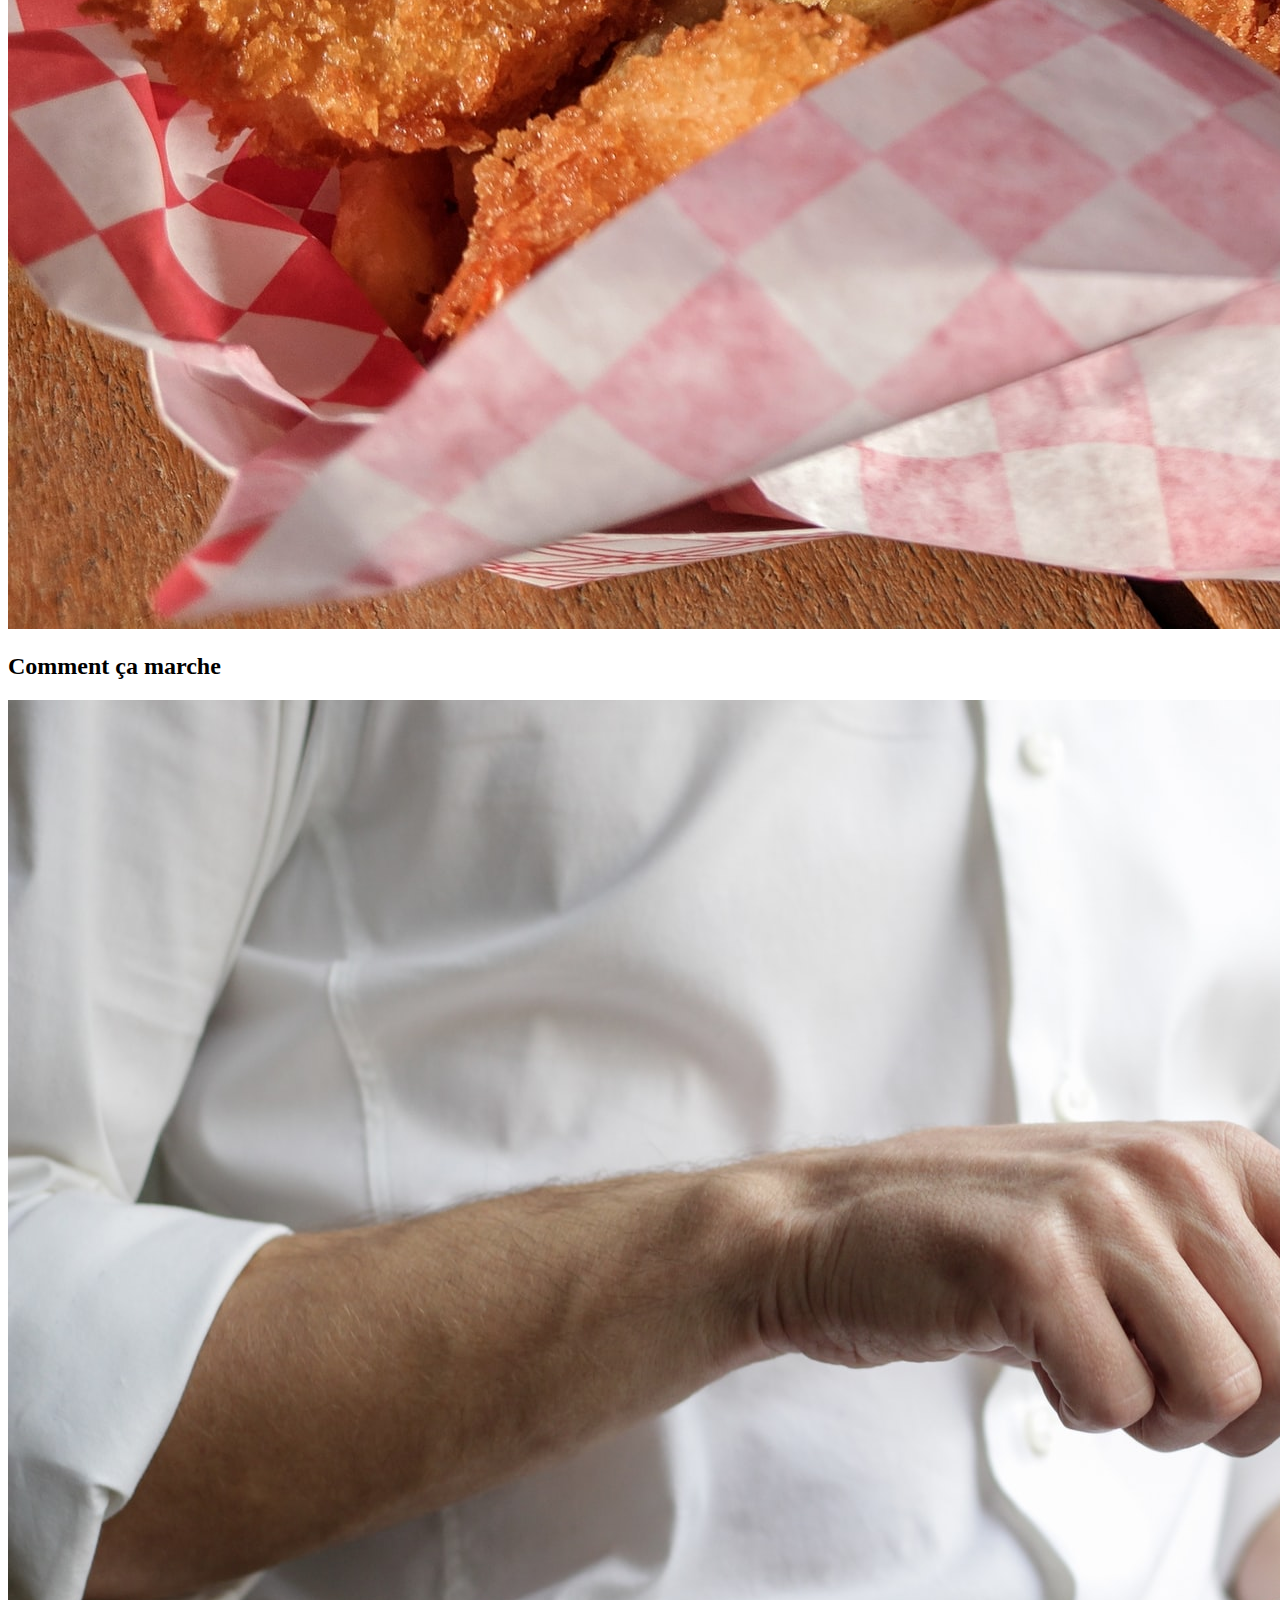
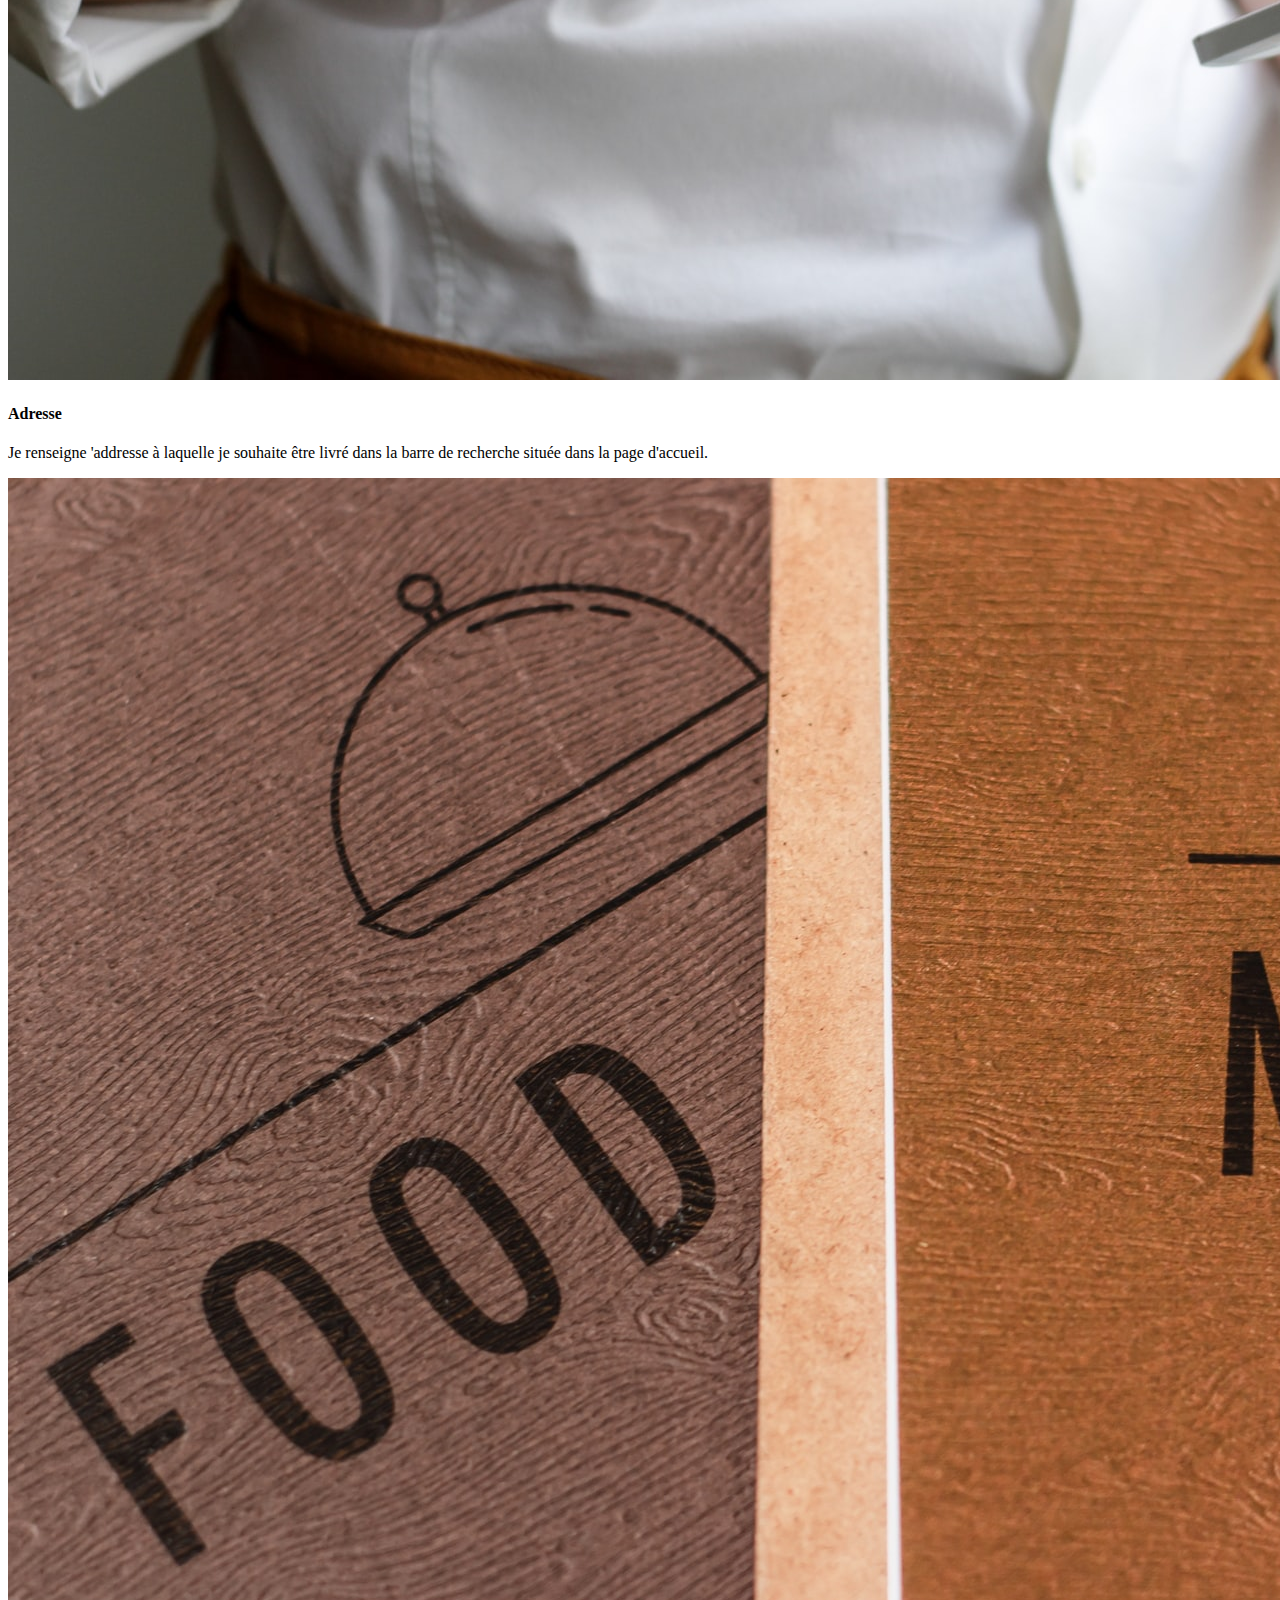
==== commit 571927ff: "footer and navbar have been finalized" ====
--- a/index.html
+++ b/index.html
@@ -4,11 +4,11 @@
     <meta charset="UTF-8" />
     <meta http-equiv="X-UA-Compatible" content="IE=edge" />
     <meta name="viewport" content="width=device-width, initial-scale=1.0" />
-    <link rel="stylesheet" href="./style.css" />
+    <link rel="stylesheet" href="./style_selection.css" />
     <link
       rel="stylesheet"
-      href="https://use.fontawesome.com/releases/v5.15.3/css/all.css"
-      integrity="sha384-SZXxX4whJ79/gErwcOYf+zWLeJdY/qpuqC4cAa9rOGUstPomtqpuNWT9wdPEn2fk"
+      href="https://use.fontawesome.com/releases/v5.15.4/css/all.css"
+      integrity="sha384-DyZ88mC6Up2uqS4h/KRgHuoeGwBcD4Ng9SiP4dIRy0EXTlnuz47vAwmeGwVChigm"
       crossorigin="anonymous"
     />
     <link
@@ -30,21 +30,24 @@
     <title>Accueil</title>
   </head>
   <body>
-    <header>
-      <nav class="home-navbar">
-        <div class="leftElement">
-          <div>
-            <h4 class="logo">Logo</h4>
-          </div>
-          <div>
-            <input type="button" value="Connexion" />
-            <input type="button" value="Créer un compte" />
-          </div>
-        </div>
-        <ul>
-          <li><i class="fas fa-bars"></i></li>
-        </ul>
+    <header id="site-header">
+      <a href="#" class="logo">Logo</a>
+
+      <nav class="navbar">
+        <a class="active" href="#home">Accueil</a>
+        <a href="#signUp">Inscription</a>
+        <a href="#logIn">Connexion</a>
+        <a href="#dishes">Nos plats</a>
+        <a href="#contact">Contact</a>
+        <a href="#faq">FAQ</a>
       </nav>
+
+      <div class="icons">
+        <i class="fas fa-bars" id="menu-bars"></i>
+        <i class="fas fa-search" id="search-icon"></i>
+        <a href="#" class="fas fa-heart"></a>
+        <a href="#" class="fas fa-shopping-cart"></a>
+      </div>
     </header>
     <section id="home">
       <div class="home-container">
@@ -124,50 +127,96 @@
       <h2 class="text-center">Nos offres</h2>
       <div class="container-fluid">
         <div class="row reveal">
-          <div class="text-center col-lg-4">
-            <img src="./image/cafeteria.jpg" alt="cafeteria" />
-          </div>
-          <div class="text-center col-lg-4">
-            <img src="./image/cafeteria.jpg" alt="cafeteria" />
-          </div>
-          <div class="text-center col-lg-4">
-            <img src="./image/cafeteria.jpg" alt="cafeteria" />
+          <div class="card text-center col-lg">
+            <img
+              src="./image/cafeteria.jpg"
+              class="card-img-top"
+              alt="cafeteria"
+            />
+            <div class="card-body">
+              <h5 class="card-title">Card title</h5>
+              <p class="card-text">
+                Some quick example text to build on the card title and make up
+                the bulk of the card's content.
+              </p>
+              <a
+                href="#"
+                class="btn"
+                style="background-color: #eef66c; font-weight: bold"
+                >Souscrire</a
+              >
+            </div>
+          </div>
+          <div class="card text-center col-lg">
+            <img
+              src="./image/cafeteria.jpg"
+              class="card-img-top"
+              alt="cafeteria"
+            />
+            <div class="card-body">
+              <h5 class="card-title">Card title</h5>
+              <p class="card-text">
+                Some quick example text to build on the card title and make up
+                the bulk of the card's content.
+              </p>
+              <a
+                href="#"
+                class="btn"
+                style="background-color: #eef66c; font-weight: bold"
+                >Souscrire</a
+              >
+            </div>
+          </div>
+          <div class="card text-center col-lg">
+            <img
+              src="./image/cafeteria.jpg"
+              class="card-img-top"
+              alt="cafeteria"
+            />
+            <div class="card-body">
+              <h5 class="card-title">Card title</h5>
+              <p class="card-text">
+                Some quick example text to build on the card title and make up
+                the bulk of the card's content.
+              </p>
+              <a
+                href="#"
+                class="btn"
+                style="background-color: #eef66c; font-weight: bold"
+                >Souscrire</a
+              >
+            </div>
           </div>
         </div>
       </div>
     </section>
     <footer>
-      <p>
-        © Christopher Saury <span id="currentYear">Date</span> tout droits
-        réservés
+      <div class="container d-flex justify-content-center">
+        <div class="row">
+          <div class="col-lg d-flex flex-column">
+            <h6>Plan du site</h6>
+            <a href="#">Accueil</a>
+            <a href="#">Inscription</a>
+            <a href="#">Connexion</a>
+            <a href="#">Nos plats</a>
+            <a href="#">Contact</a>
+            <a href="#">F.A.Q.</a>
+          </div>
+          <div class="col-lg d-flex flex-column">
+            <h6>Nos réseaux sociaux</h6>
+            <a href="#">Instagram</a>
+            <a href="#">Twitter</a>
+            <a href="#">Facebook</a>
+            <a href="#">Youtube</a>
+            <a href="#">Linkedin</a>
+          </div>
+        </div>
+      </div>
+      <p class="text-center pt-5 pb-1">
+        par Christopher Saury <span class="far fa-copyright"></span>
+        <span id="currentYear"></span> tout droits réservés
       </p>
     </footer>
     <script src="./home.js"></script>
   </body>
 </html>
-
-<!-- <section id="home-explanation">
-    <div class="explanation-container">
-        <h2>Comment ça marche ?</h2>
-        <div class="explanation-wrapper">
-            <div class="exWrapp">
-                <img src="./image/smartphone.jpg" alt="smartphone">
-                <p>
-                    Il vous suffit pour cela de renseigner dans la barre d'adresse le lieux où vous souhaitez être livré.
-                </p>
-            </div>
-            <div class="exWrapp">
-                <img src="./image/menu.jpg" alt="restaurant menu">
-                <p>
-                    Lorem ipsum dolor, sit amet consectetur adipisicing elit. Libero blanditiis nobis delectus repellendus? Facere eveniet nobis impedit, ratione, deleniti obcaecati amet ullam numquam cumque, accusantium molestiae labore. Accusamus, ducimus deserunt.
-                </p>
-            </div>
-            <div class="exWrapp">
-                <img src="./image/food-delivery.jpg" alt="food delivery">
-                <p>
-                    Lorem ipsum dolor sit amet consectetur adipisicing elit. Perferendis aperiam quam totam eum sequi reprehenderit corporis. Unde quam reiciendis a, neque sapiente, quia velit quasi inventore harum consectetur ab vero?
-                </p>
-            </div>
-        </div>
-    </div>
-</section> -->
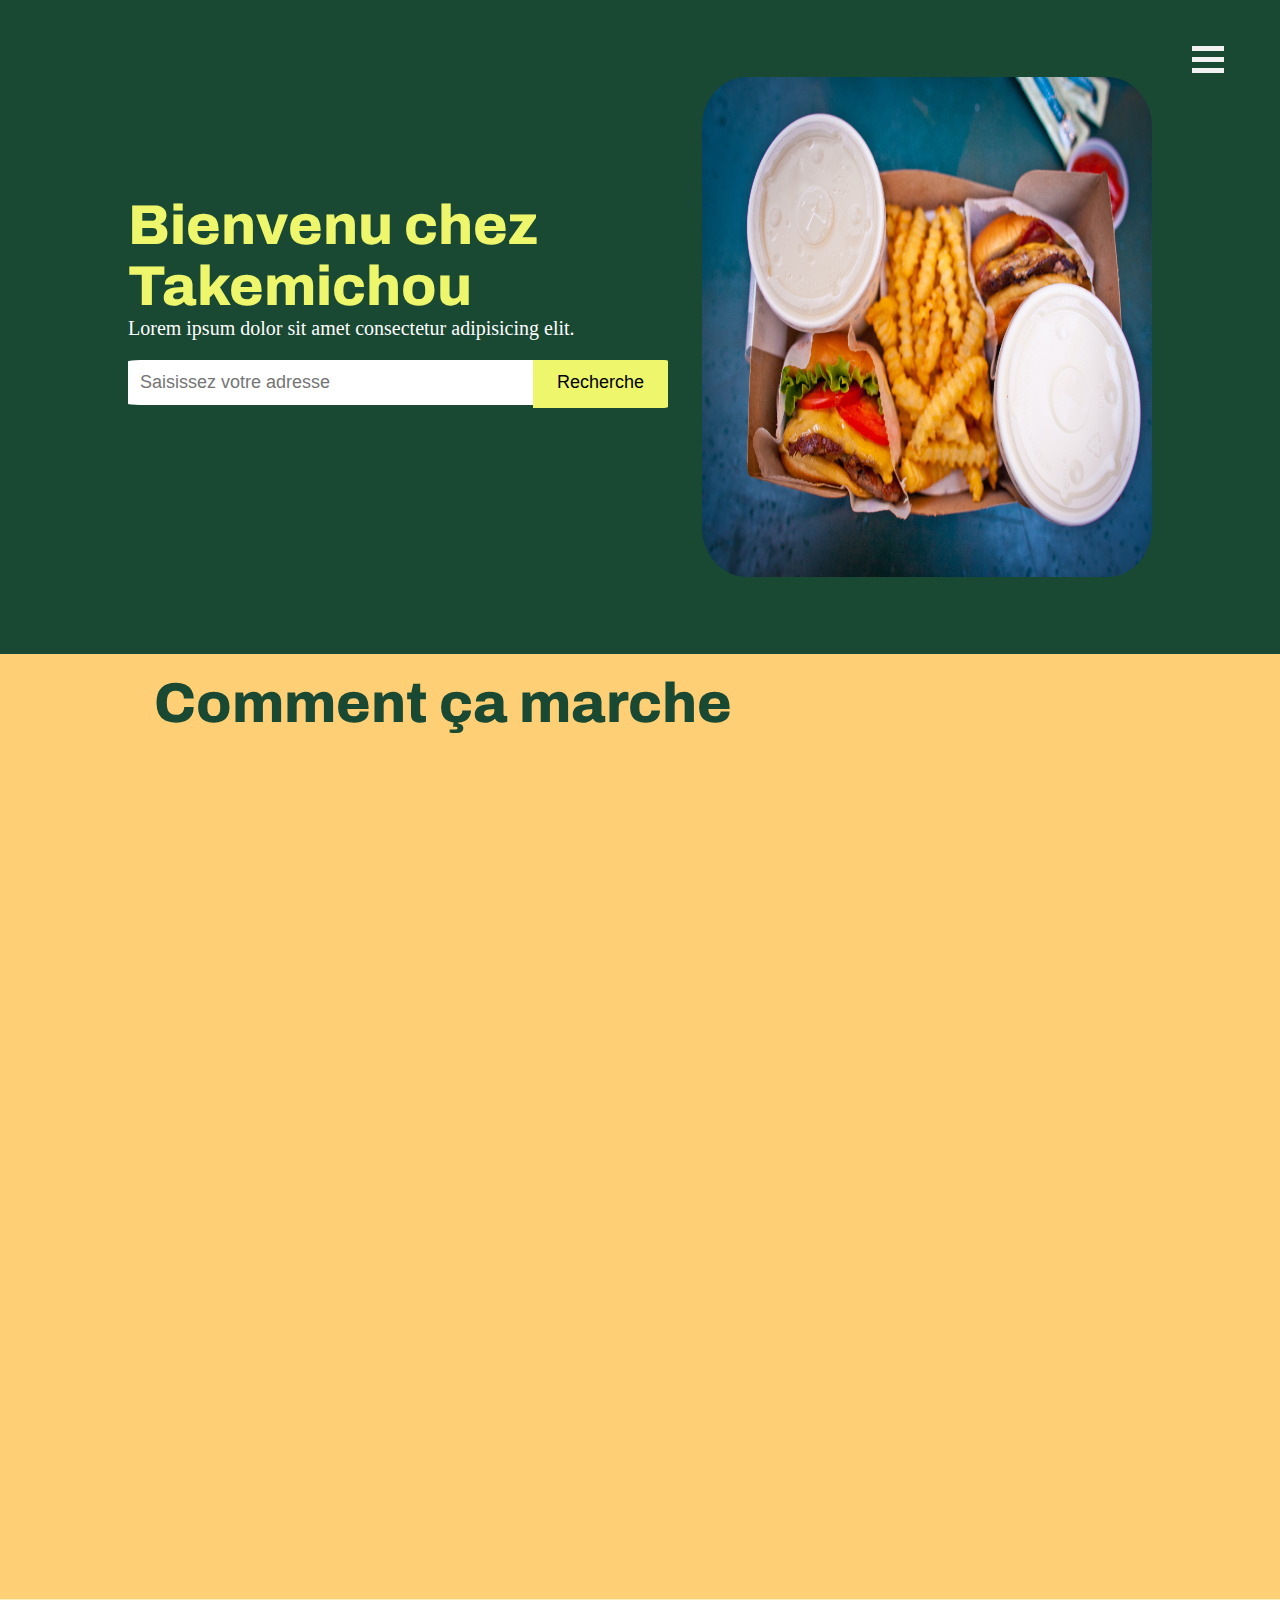
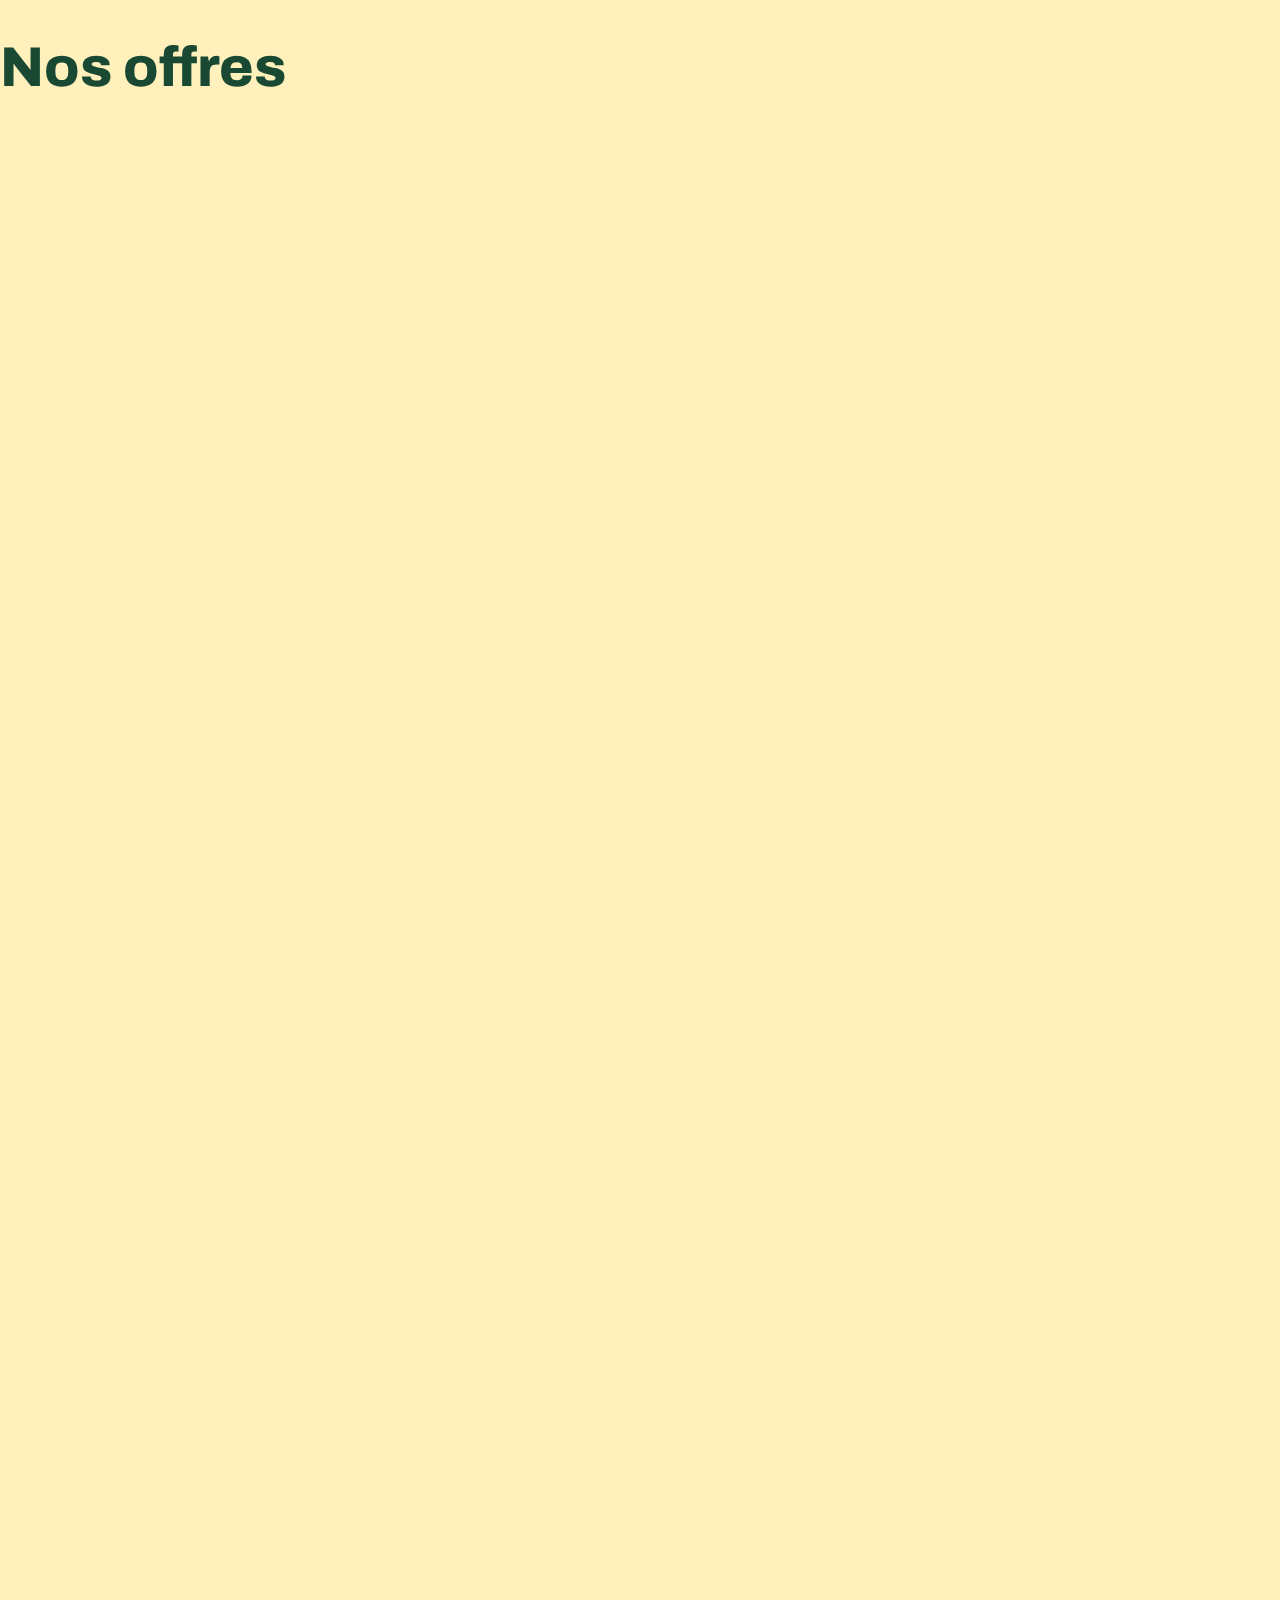
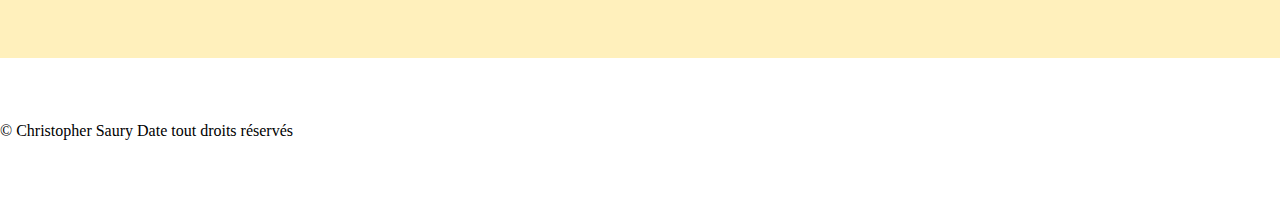
==== commit e54f1e77: "initial version" ====
--- a/index.html
+++ b/index.html
@@ -4,11 +4,11 @@
     <meta charset="UTF-8" />
     <meta http-equiv="X-UA-Compatible" content="IE=edge" />
     <meta name="viewport" content="width=device-width, initial-scale=1.0" />
-    <link rel="stylesheet" href="./style_selection.css" />
+    <link rel="stylesheet" href="./style.css" />
     <link
       rel="stylesheet"
-      href="https://use.fontawesome.com/releases/v5.15.4/css/all.css"
-      integrity="sha384-DyZ88mC6Up2uqS4h/KRgHuoeGwBcD4Ng9SiP4dIRy0EXTlnuz47vAwmeGwVChigm"
+      href="https://use.fontawesome.com/releases/v5.15.3/css/all.css"
+      integrity="sha384-SZXxX4whJ79/gErwcOYf+zWLeJdY/qpuqC4cAa9rOGUstPomtqpuNWT9wdPEn2fk"
       crossorigin="anonymous"
     />
     <link
@@ -30,23 +30,37 @@
     <title>Accueil</title>
   </head>
   <body>
-    <header id="site-header">
-      <a href="#" class="logo">Logo</a>
-
-      <nav class="navbar">
-        <a class="active" href="#home">Accueil</a>
-        <a href="#signUp">Inscription</a>
-        <a href="#logIn">Connexion</a>
-        <a href="#dishes">Nos plats</a>
-        <a href="#contact">Contact</a>
-        <a href="#faq">FAQ</a>
-      </nav>
-
-      <div class="icons">
-        <i class="fas fa-bars" id="menu-bars"></i>
-        <i class="fas fa-search" id="search-icon"></i>
-        <a href="#" class="fas fa-heart"></a>
-        <a href="#" class="fas fa-shopping-cart"></a>
+    <div class="closing-bkg">
+    </div>
+    <nav id="menu">
+      <a href="#" class="nav-logo">Logo</a>
+      <ul>
+          <li>
+              <a href="#">Accueil</a>
+          </li>
+          <li>
+              <a href="#">Inscription</a>
+          </li>
+          <li>
+              <a href="#">Connexion</a>
+          </li>
+          <li>
+              <a href="#">Contact</a>
+          </li>
+        </li>
+        <li>
+            <a href="#">FAQ</a>
+        </li>
+      </ul>
+  </nav>
+  <div id="container">
+    <header id="header">
+      <!-- <a href="#">Logo</a> -->
+  
+      <div id="menu-burger">
+        <div class="bar1"></div>
+        <div class="bar2"></div>
+        <div class="bar3"></div>
       </div>
     </header>
     <section id="home">
@@ -191,32 +205,54 @@
       </div>
     </section>
     <footer>
-      <div class="container d-flex justify-content-center">
-        <div class="row">
-          <div class="col-lg d-flex flex-column">
-            <h6>Plan du site</h6>
-            <a href="#">Accueil</a>
-            <a href="#">Inscription</a>
-            <a href="#">Connexion</a>
-            <a href="#">Nos plats</a>
-            <a href="#">Contact</a>
-            <a href="#">F.A.Q.</a>
-          </div>
-          <div class="col-lg d-flex flex-column">
-            <h6>Nos réseaux sociaux</h6>
-            <a href="#">Instagram</a>
-            <a href="#">Twitter</a>
-            <a href="#">Facebook</a>
-            <a href="#">Youtube</a>
-            <a href="#">Linkedin</a>
-          </div>
-        </div>
-      </div>
-      <p class="text-center pt-5 pb-1">
-        par Christopher Saury <span class="far fa-copyright"></span>
-        <span id="currentYear"></span> tout droits réservés
+      <p>
+        © Christopher Saury <span id="currentYear">Date</span> tout droits
+        réservés
       </p>
     </footer>
     <script src="./home.js"></script>
   </body>
 </html>
+
+<!-- <section id="home-explanation">
+    <div class="explanation-container">
+        <h2>Comment ça marche ?</h2>
+        <div class="explanation-wrapper">
+            <div class="exWrapp">
+                <img src="./image/smartphone.jpg" alt="smartphone">
+                <p>
+                    Il vous suffit pour cela de renseigner dans la barre d'adresse le lieux où vous souhaitez être livré.
+                </p>
+            </div>
+            <div class="exWrapp">
+                <img src="./image/menu.jpg" alt="restaurant menu">
+                <p>
+                    Lorem ipsum dolor, sit amet consectetur adipisicing elit. Libero blanditiis nobis delectus repellendus? Facere eveniet nobis impedit, ratione, deleniti obcaecati amet ullam numquam cumque, accusantium molestiae labore. Accusamus, ducimus deserunt.
+                </p>
+            </div>
+            <div class="exWrapp">
+                <img src="./image/food-delivery.jpg" alt="food delivery">
+                <p>
+                    Lorem ipsum dolor sit amet consectetur adipisicing elit. Perferendis aperiam quam totam eum sequi reprehenderit corporis. Unde quam reiciendis a, neque sapiente, quia velit quasi inventore harum consectetur ab vero?
+                </p>
+            </div>
+        </div>
+    </div>
+</section> -->
+
+<!-- <header>
+  <nav class="home-navbar">
+    <div class="leftElement">
+      <div>
+        <h4 class="logo">Logo</h4>
+      </div>
+      <div>
+        <input type="button" value="Connexion" />
+        <input type="button" value="Créer un compte" />
+      </div>
+    </div>
+    <ul>
+      <li><i class="fas fa-bars"></i></li>
+    </ul>
+  </nav>
+</header> -->
--- a/style.css
+++ b/style.css
@@ -0,0 +1,387 @@
+@import url("https://fonts.googleapis.com/css2?family=Archivo:wght@800&display=swap");
+@import url("https://fonts.googleapis.com/css2?family=Mukta:wght@400;500&display=swap");
+
+:root {
+  --first: #194833;
+  --second: #ffcf75;
+  --third: #fff0bc;
+  --fourth: #eef66c;
+}
+* {
+  margin: 0px;
+  padding: 0px;
+  box-sizing: border-box;
+}
+
+/* Navbar d'origine debut*/
+/* .home-navbar {
+  display: flex;
+  justify-content: space-between;
+  align-items: center;
+  min-height: 80px;
+  background-color: var(--first);
+  color: white;
+  position: sticky;
+  position: -webkit-sticky;
+  top: 0px;
+}
+.leftElement {
+  margin-left: 5%;
+  display: flex;
+  flex-direction: row;
+  align-items: center;
+  justify-content: space-around;
+}
+.leftElement input {
+  font-size: 18px;
+  padding: 8px 16px 8px 16px;
+  border-radius: 4px;
+  font-weight: bold;
+  border: none;
+  cursor: pointer;
+  background-color: var(--fourth);
+}
+
+.logo {
+  font-size: 34px;
+  letter-spacing: 5px;
+  font-weight: 700;
+}
+.home-navbar li {
+  list-style-type: none;
+}
+.fa-bars {
+  font-size: 20px;
+  border: 1px solid white;
+  border-radius: 18%;
+  padding: 6px 8px 6px 8px;
+  cursor: pointer;
+}
+
+.home-navbar ul {
+  margin-right: 5%;
+} */
+/* navbar d'origine fin */
+
+/* Menu burger */
+#menu-burger {
+  position:absolute;
+  top:2.5em; right:3.5em;
+  display:inline-block;
+  cursor:pointer;
+}
+#menu-burger .bar1,
+#menu-burger .bar2,
+#menu-burger .bar3 {
+  width:32px;
+  height:5px;
+  background-color:#F1F1F1;
+  margin:6px 0;
+  transition:0.4s;
+}
+#menu-burger:hover {
+  opacity:.75;
+  transition:.5s;
+}
+#menu-burger.clicked .bar1 {
+  -webkit-transform:rotate(-45deg) translate(-9px, 6px);
+   transform:rotate(-45deg) translate(-9px, 6px);
+}
+#menu-burger.clicked .bar2 {
+  opacity: 0;
+}
+#menu-burger.clicked .bar3 {
+  -webkit-transform:rotate(45deg) translate(-8px, -8px);
+  transform:rotate(45deg) translate(-8px, -8px);
+}
+
+/* Main menu (slide) */
+#menu {
+  position:fixed;
+  z-index:9999; right:-25%;
+  top:auto; background:var(--third);
+  padding:4em 2em; width:25%;
+  min-height:100%; box-shadow:1px 0 1px #868382;
+}
+#menu ul li {
+  list-style:none;
+}
+#menu ul li a {
+  display:block;
+  color:#fff;
+  text-decoration:none;
+  font-weight:700; background:#2c3e50;
+  transition:background .5s;
+  padding:1em; text-align:center;
+  margin-bottom:.5em; box-shadow:1px 1px 0 var(--fourth)
+}
+#menu ul li a:hover {
+  background:var(--first);
+  transition:background .5s;
+}
+#menu.visible {
+  animation:.5s slideLeft ease-in forwards;
+  transition-delay:0;
+}
+#menu.invisible {
+  animation:1s slideRight ease-out forwards;
+  transition-delay:0;
+}
+.bkg-active{
+  position: fixed;
+  width: 100%;
+  height: 100%;
+  background-color: black;
+  z-index: 500;
+  opacity: 0.4;
+}
+
+/* Animations pour le menu slide */
+@keyframes slideLeft {
+	from {right:-25%;}
+	to {right:0%;}
+}
+@-webkit-keyframes slideLeft {
+	from {right:-25%;}
+	to {right:0%;}
+}
+@keyframes slideRight {
+	from {right:0%;}
+	to {right:-25%;}
+}
+@-webkit-keyframes slideRight {
+	from {right:0%;}
+	to {right:-25%;}
+}
+
+/* Responsive design */
+@media (max-width:1024px) {
+	#menu {
+    left:-50%;
+    width:50%;
+  }
+	#menu-burger.clicked {
+    position:fixed;
+  }
+
+	/* Animations pour le menu slide */
+	@keyframes slideRight {
+		from {left:-50%;}
+		to {left:0%;}
+	}
+	@-webkit-keyframes slideRight {
+		from {left:-50%;}
+		to {left:0%;}
+	}
+	@keyframes slideLeft {
+		from {left:0%;}
+		to {left:-50%;}
+	}
+	@-webkit-keyframes slideLeft {
+		from {left:0%;}
+		to {left:-50%;}
+	}
+}
+@media (max-width:600px) {
+	#menu-burger {top:1em; right:2em; z-index:9999;}
+	#menu {left:-100%; width:100%;}
+
+	/* Animations pour le menu slide */
+	@keyframes slideRight {
+		from {left:-100%;}
+		to {left:0%;}
+	}
+	@-webkit-keyframes slideRight {
+		from {left:-100%;}
+		to {left:0%;}
+	}
+	@keyframes slideLeft {
+		from {left:0%;}
+		to {left:-100%;}
+	}
+	@-webkit-keyframes slideLeft {
+		from {left:0%;}
+		to {left:-100%;}
+	}
+}
+
+
+
+
+
+/************ FIN NAVBAR n°2 *************/
+#home {
+  background-color: var(--first);
+  color: white;
+}
+.home-introduction h1 {
+  font-size: 56px;
+  color: var(--fourth);
+  font-family: "Archivo", sans-serif;
+  font-weight: 800;
+}
+.home-introduction p {
+  font-size: 20px;
+}
+.search-bar {
+  margin-top: 20px;
+}
+.home-introduction input,
+button {
+  width: 75%;
+  border: none;
+  border-right: 0px;
+  font-size: 18px;
+  padding: 12px;
+  background: white;
+  color: black;
+}
+.home-introduction .search-bar {
+  width: 540px;
+  height: auto;
+}
+.home-introduction input {
+  border-radius: 3% 0 0 3%;
+}
+
+.home-introduction button {
+  width: 25%;
+  background: var(--fourth);
+  color: black;
+  float: right;
+  border-left: 0px;
+  border-radius: 0 3% 3% 0;
+  cursor: pointer;
+  padding-bottom: 15px;
+}
+.home-introduction button:hover {
+  opacity: 0.8;
+}
+.home-introduction input:hover {
+  opacity: 0.8;
+}
+
+.home-introduction {
+  padding-bottom: 5%;
+}
+
+.home-container {
+  padding: 6% 10% 6% 10%;
+  display: flex;
+  flex-direction: row;
+  align-items: center;
+  justify-content: space-around;
+}
+.home-slideshow {
+  width: 600px;
+  height: 500px;
+  position: relative;
+}
+.home-slideshow-image {
+  position: absolute;
+  top: 0;
+  left: 0;
+  width: 100%;
+  height: 100%;
+  border-radius: 10%;
+  opacity: 0;
+  transition: opacity 1s ease-in-out;
+}
+
+#home-explanation {
+  background-color: var(--second);
+  padding: 0 12% 0 12%;
+}
+#home-explanation h2 {
+  font-size: 56px;
+  color: var(--first);
+  font-family: "Archivo", sans-serif;
+  font-weight: 800;
+  padding: 2% 0 5% 0;
+}
+#home-explanation h4 {
+  font-size: 28px;
+  font-family: "Mukta", sans-serif;
+  font-weight: 500;
+  color: black;
+}
+#home-explanation p {
+  text-align: center;
+  font-size: 18px;
+  font-weight: 500;
+}
+#home-explanation img {
+  width: 200px;
+  height: 200px;
+  border-radius: 4%;
+}
+
+#home-offer {
+  background-color: var(--third);
+}
+
+#home-offer .row img {
+  height: 400px;
+}
+
+#home-offer h2 {
+  font-size: 56px;
+  color: var(--first);
+  font-family: "Archivo", sans-serif;
+  font-weight: 800;
+  padding: 3% 0 5% 0;
+}
+#home-offer .row .card {
+  margin: 0 5% 5% 5%;
+}
+.reveal {
+  position: relative;
+  transform: translateY(150px);
+  opacity: 0;
+  transition: all 2s ease;
+}
+
+.reveal.active {
+  transform: translateY(0px);
+  opacity: 1;
+}
+/*+++++++++++++++++++++++++++++++++++++++++++++++++++++++++++++++++++++++++++++*/
+/* .explanation-container{
+    display: flex;
+    justify-content: center;
+    align-items: center;
+    flex-direction: column;
+}
+
+.explanation-wrapper{
+    width: 100%;
+    height: auto;
+    display: flex;
+    align-items: center;
+    flex-direction: row;
+    justify-content: space-between;
+    padding: 0 5% 0 5%;
+}
+.exWrapp{
+    display: flex;
+    align-items: center;
+    flex-direction: column;
+}
+.exWrapp p{
+    width: 80%;
+}
+
+.explanation-wrapper img{
+    width: 300px;
+    height: 300px;
+}
+.explanation-container {
+    padding-top: 3%;
+}
+.explanation-container h2{
+    padding-bottom: 8%;
+    font-size: 56px;
+    color: var(--primary);
+    font-family: 'Archivo', sans-serif;
+    font-weight: 800;
+} */
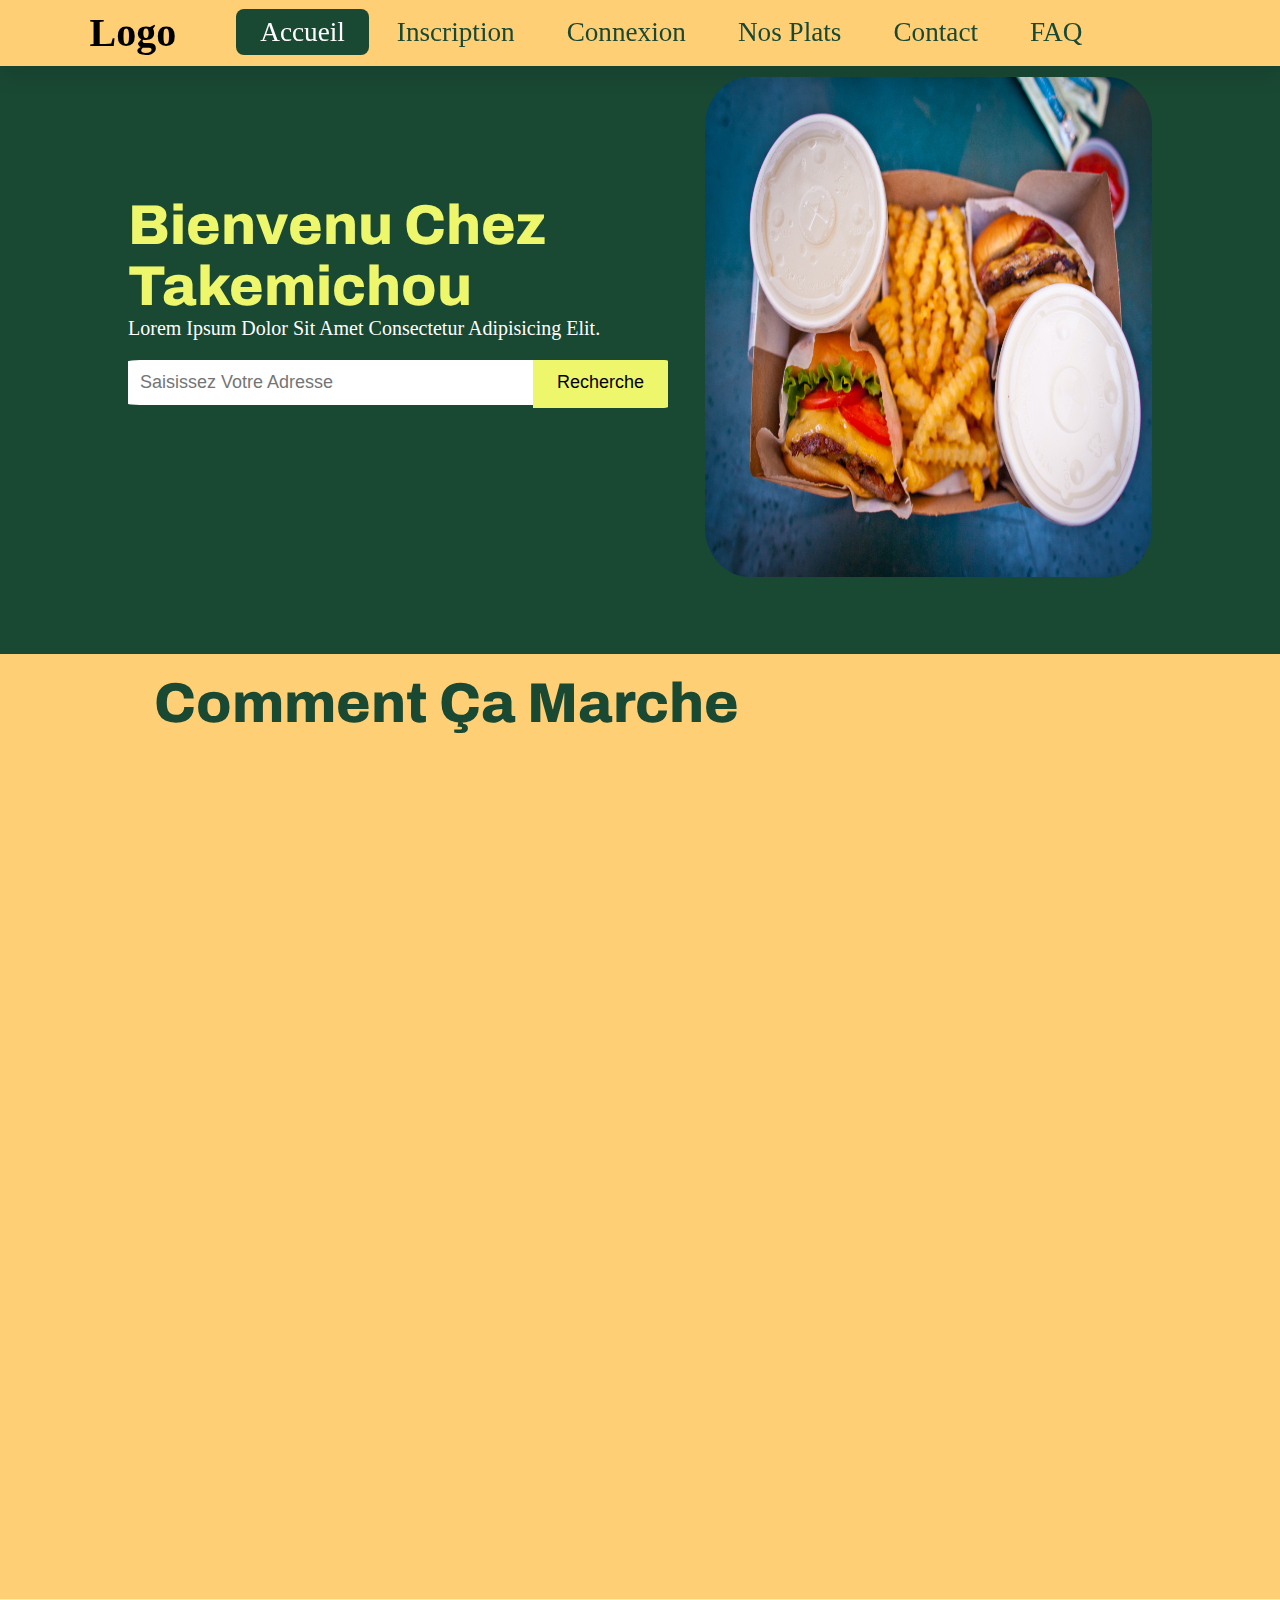
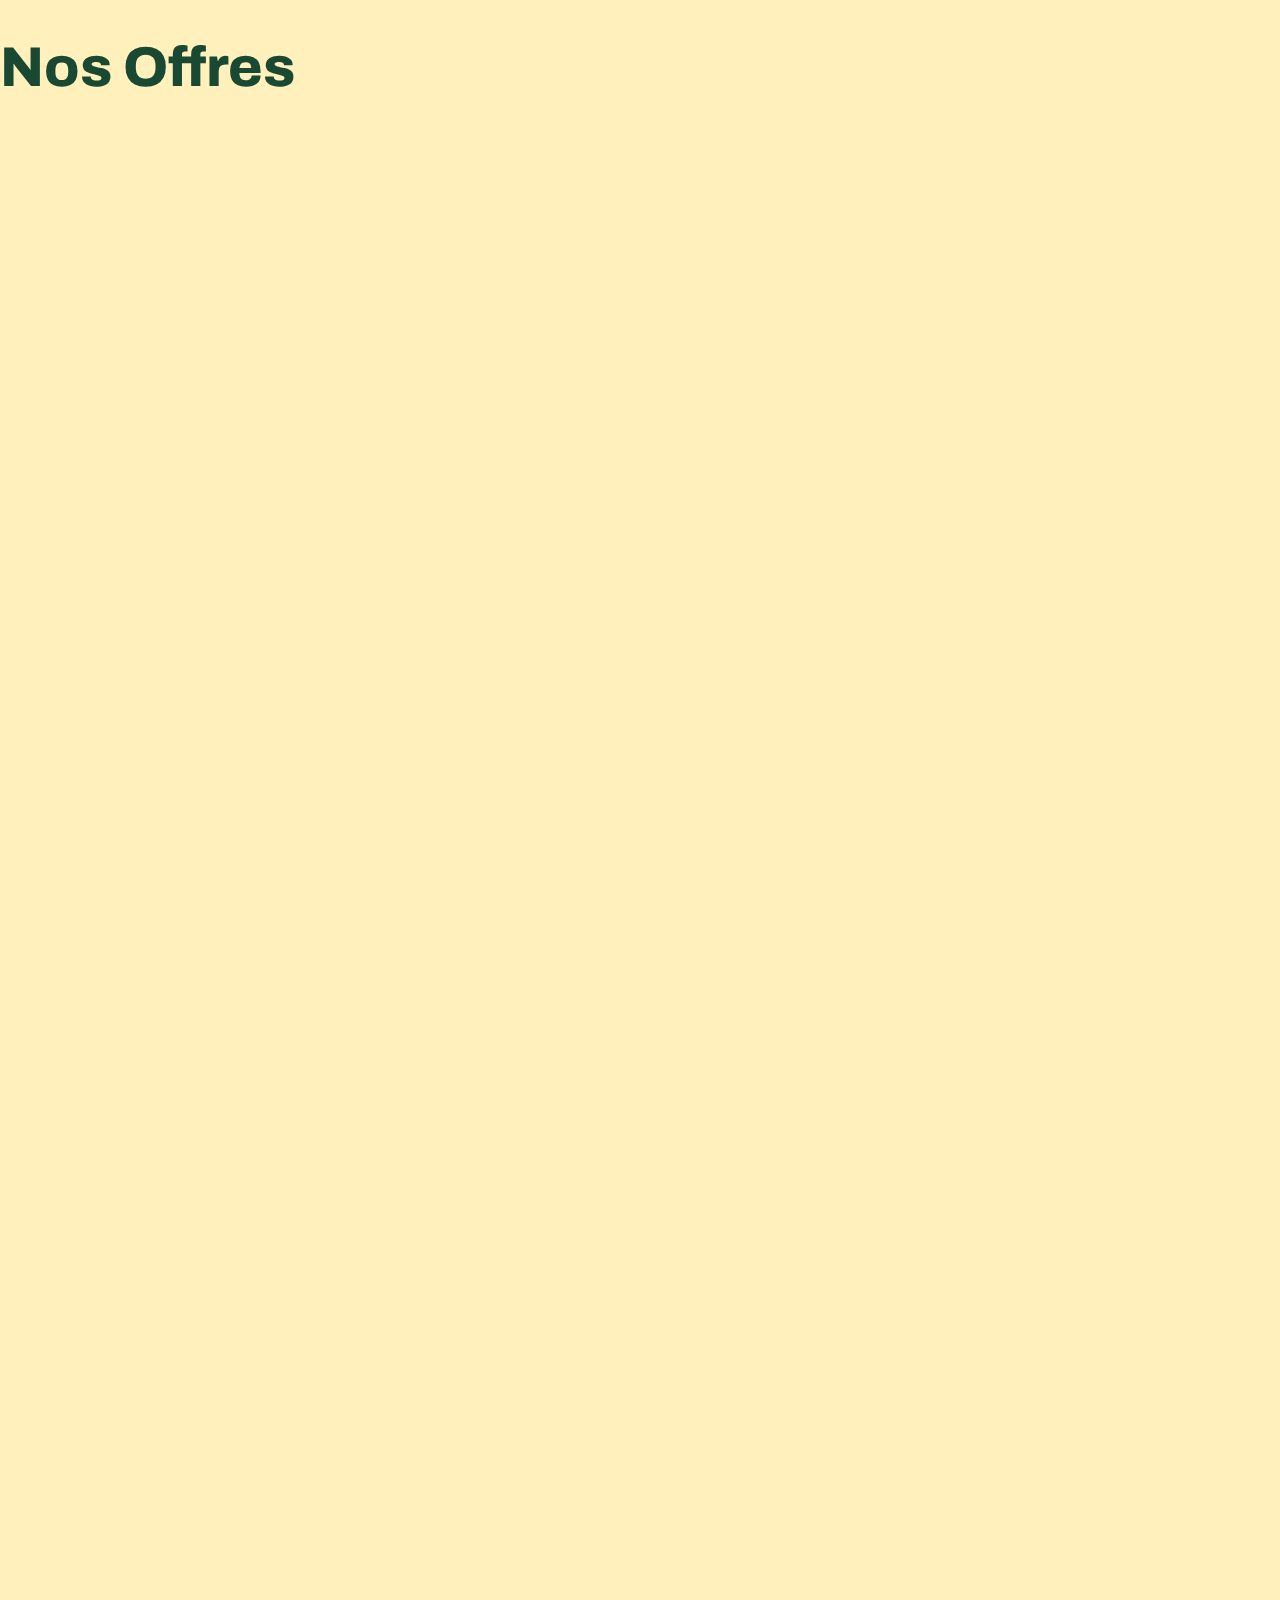
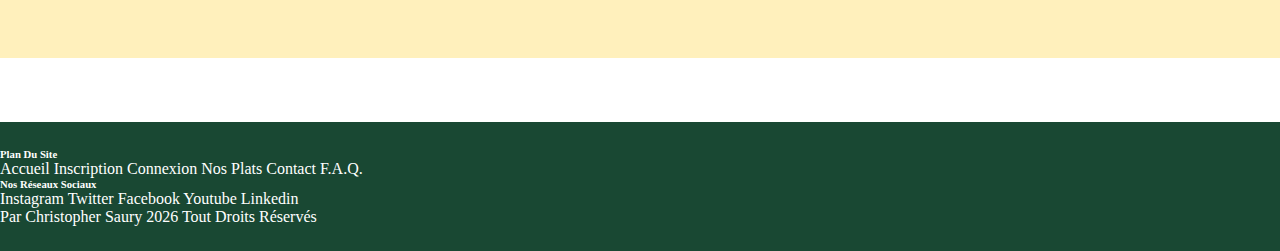
==== commit 74323278: "conflicts have been solved" ====
--- a/index.html
+++ b/index.html
@@ -7,8 +7,8 @@
     <link rel="stylesheet" href="./style.css" />
     <link
       rel="stylesheet"
-      href="https://use.fontawesome.com/releases/v5.15.3/css/all.css"
-      integrity="sha384-SZXxX4whJ79/gErwcOYf+zWLeJdY/qpuqC4cAa9rOGUstPomtqpuNWT9wdPEn2fk"
+      href="https://use.fontawesome.com/releases/v5.15.4/css/all.css"
+      integrity="sha384-DyZ88mC6Up2uqS4h/KRgHuoeGwBcD4Ng9SiP4dIRy0EXTlnuz47vAwmeGwVChigm"
       crossorigin="anonymous"
     />
     <link
@@ -30,37 +30,23 @@
     <title>Accueil</title>
   </head>
   <body>
-    <div class="closing-bkg">
-    </div>
-    <nav id="menu">
-      <a href="#" class="nav-logo">Logo</a>
-      <ul>
-          <li>
-              <a href="#">Accueil</a>
-          </li>
-          <li>
-              <a href="#">Inscription</a>
-          </li>
-          <li>
-              <a href="#">Connexion</a>
-          </li>
-          <li>
-              <a href="#">Contact</a>
-          </li>
-        </li>
-        <li>
-            <a href="#">FAQ</a>
-        </li>
-      </ul>
-  </nav>
-  <div id="container">
-    <header id="header">
-      <!-- <a href="#">Logo</a> -->
-  
-      <div id="menu-burger">
-        <div class="bar1"></div>
-        <div class="bar2"></div>
-        <div class="bar3"></div>
+    <header id="site-header">
+      <a href="#" class="logo">Logo</a>
+
+      <nav class="navbar">
+        <a class="active" href="./index.html">Accueil</a>
+        <a href="#signUp">Inscription</a>
+        <a href="./login.html">Connexion</a>
+        <a href="./selection_page.html">Nos plats</a>
+        <a href="#contact">Contact</a>
+        <a href="#faq">FAQ</a>
+      </nav>
+
+      <div class="icons">
+        <i class="fas fa-bars" id="menu-bars"></i>
+        <i class="fas fa-search" id="search-icon"></i>
+        <a href="#" class="fas fa-heart"></a>
+        <a href="#" class="fas fa-shopping-cart"></a>
       </div>
     </header>
     <section id="home">
@@ -81,27 +67,27 @@
         <div class="home-slideshow">
           <img
             class="home-slideshow-image"
-            src="./image/pexels-caleb-oquendo-3023476.jpg"
+            src="./image/slider/pexels-caleb-oquendo-3023476.jpg"
             alt="burger"
           />
           <img
             class="home-slideshow-image"
-            src="./image/pexels-creative-vix-375467.jpg"
+            src="./image/slider/pexels-creative-vix-375467.jpg"
             alt="pizza on desk"
           />
           <img
             class="home-slideshow-image"
-            src="./image/pexels-norma-mortenson-4393527.jpg"
+            src="./image/slider/pexels-norma-mortenson-4393527.jpg"
             alt="man eat a pizza"
           />
           <img
             class="home-slideshow-image"
-            src="./image/khalid-boutchich-N-HvSJ9M3-k-unsplash.jpg"
+            src="./image/slider/khalid-boutchich-N-HvSJ9M3-k-unsplash.jpg"
             alt="tacos"
           />
           <img
             class="home-slideshow-image"
-            src="./image/tareq-ismail-tEg7EK-ok3E-unsplash.jpg"
+            src="./image/slider/tareq-ismail-tEg7EK-ok3E-unsplash.jpg"
             alt="fried chicken"
           />
         </div>
@@ -112,7 +98,7 @@
       <div class="container-fluid">
         <div class="row pb-5 reveal">
           <div class="text-center col-lg-4">
-            <img src="./image/smartphone.jpg" alt="smartphone" />
+            <img src="./image/slider/smartphone.jpg" alt="smartphone" />
             <h4 class="mt-2">Adresse</h4>
             <p class="mt-4">
               Je renseigne 'addresse à laquelle je souhaite être livré dans la
@@ -120,14 +106,14 @@
             </p>
           </div>
           <div class="text-center col-lg-4">
-            <img src="./image/menu.jpg" alt="restaurant menu" />
+            <img src="./image/slider/menu.jpg" alt="restaurant menu" />
             <h4 class="mt-2">Je choisi</h4>
             <p class="mt-4">
               Je parcours le site et je sélectionne tous ce qui me fait envie.
             </p>
           </div>
           <div class="text-center col-lg-4">
-            <img src="./image/food-delivery.jpg" alt="food delivery" />
+            <img src="./image/slider/food-delivery.jpg" alt="food delivery" />
             <h4 class="mt-2">Paiement et livraison</h4>
             <p class="mt-4">
               Je valide mon panier, je suis les instructions pour le paiement.
@@ -143,7 +129,7 @@
         <div class="row reveal">
           <div class="card text-center col-lg">
             <img
-              src="./image/cafeteria.jpg"
+              src="./image/slider/cafeteria.jpg"
               class="card-img-top"
               alt="cafeteria"
             />
@@ -163,7 +149,7 @@
           </div>
           <div class="card text-center col-lg">
             <img
-              src="./image/cafeteria.jpg"
+              src="./image/slider/cafeteria.jpg"
               class="card-img-top"
               alt="cafeteria"
             />
@@ -183,7 +169,7 @@
           </div>
           <div class="card text-center col-lg">
             <img
-              src="./image/cafeteria.jpg"
+              src="./image/slider/cafeteria.jpg"
               class="card-img-top"
               alt="cafeteria"
             />
@@ -205,54 +191,32 @@
       </div>
     </section>
     <footer>
-      <p>
-        © Christopher Saury <span id="currentYear">Date</span> tout droits
-        réservés
+      <div class="container d-flex justify-content-center">
+        <div class="row">
+          <div class="col-lg d-flex flex-column">
+            <h6>Plan du site</h6>
+            <a href="#">Accueil</a>
+            <a href="#">Inscription</a>
+            <a href="#">Connexion</a>
+            <a href="#">Nos plats</a>
+            <a href="#">Contact</a>
+            <a href="#">F.A.Q.</a>
+          </div>
+          <div class="col-lg d-flex flex-column">
+            <h6>Nos réseaux sociaux</h6>
+            <a href="#">Instagram</a>
+            <a href="#">Twitter</a>
+            <a href="#">Facebook</a>
+            <a href="#">Youtube</a>
+            <a href="#">Linkedin</a>
+          </div>
+        </div>
+      </div>
+      <p class="text-center pt-5 pb-1">
+        par Christopher Saury <span class="far fa-copyright"></span>
+        <span id="currentYear"></span> tout droits réservés
       </p>
     </footer>
     <script src="./home.js"></script>
   </body>
 </html>
-
-<!-- <section id="home-explanation">
-    <div class="explanation-container">
-        <h2>Comment ça marche ?</h2>
-        <div class="explanation-wrapper">
-            <div class="exWrapp">
-                <img src="./image/smartphone.jpg" alt="smartphone">
-                <p>
-                    Il vous suffit pour cela de renseigner dans la barre d'adresse le lieux où vous souhaitez être livré.
-                </p>
-            </div>
-            <div class="exWrapp">
-                <img src="./image/menu.jpg" alt="restaurant menu">
-                <p>
-                    Lorem ipsum dolor, sit amet consectetur adipisicing elit. Libero blanditiis nobis delectus repellendus? Facere eveniet nobis impedit, ratione, deleniti obcaecati amet ullam numquam cumque, accusantium molestiae labore. Accusamus, ducimus deserunt.
-                </p>
-            </div>
-            <div class="exWrapp">
-                <img src="./image/food-delivery.jpg" alt="food delivery">
-                <p>
-                    Lorem ipsum dolor sit amet consectetur adipisicing elit. Perferendis aperiam quam totam eum sequi reprehenderit corporis. Unde quam reiciendis a, neque sapiente, quia velit quasi inventore harum consectetur ab vero?
-                </p>
-            </div>
-        </div>
-    </div>
-</section> -->
-
-<!-- <header>
-  <nav class="home-navbar">
-    <div class="leftElement">
-      <div>
-        <h4 class="logo">Logo</h4>
-      </div>
-      <div>
-        <input type="button" value="Connexion" />
-        <input type="button" value="Créer un compte" />
-      </div>
-    </div>
-    <ul>
-      <li><i class="fas fa-bars"></i></li>
-    </ul>
-  </nav>
-</header> -->
--- a/style.css
+++ b/style.css
@@ -6,148 +6,77 @@
   --second: #ffcf75;
   --third: #fff0bc;
   --fourth: #eef66c;
+  --box-shadow: 0 0.5rem 1.5rem rgba(0, 0, 0, 0.1);
 }
 * {
   margin: 0px;
   padding: 0px;
   box-sizing: border-box;
-}
-
-/* Navbar d'origine debut*/
-/* .home-navbar {
+  text-decoration: none;
+  text-transform: capitalize;
+  outline: none;
+  border: none;
+}
+html {
+  overflow-x: hidden;
+}
+#site-header {
+  position: fixed;
+  top: 0;
+  left: 0;
+  right: 0;
+  background: var(--second);
+  padding: 0.3rem 7%;
   display: flex;
+  align-items: center;
   justify-content: space-between;
-  align-items: center;
-  min-height: 80px;
-  background-color: var(--first);
-  color: white;
-  position: sticky;
-  position: -webkit-sticky;
-  top: 0px;
-}
-.leftElement {
-  margin-left: 5%;
-  display: flex;
-  flex-direction: row;
-  align-items: center;
-  justify-content: space-around;
-}
-.leftElement input {
-  font-size: 18px;
-  padding: 8px 16px 8px 16px;
-  border-radius: 4px;
-  font-weight: bold;
-  border: none;
+  z-index: 1000;
+  box-shadow: var(--box-shadow);
+}
+
+header .logo {
+  color: black;
+  font-size: 2.5rem;
+  font-weight: bolder;
+}
+
+header .navbar a {
+  font-size: 1.7rem;
+  border-radius: 0.5rem;
+  padding: 0.5rem 1.5rem;
+  text-decoration: none;
+  color: var(--first);
+}
+header .navbar a.active,
+header .navbar a:hover {
+  color: #fff;
+  background: var(--first);
+}
+
+header .icons i,
+header .icons a {
   cursor: pointer;
-  background-color: var(--fourth);
-}
-
-.logo {
-  font-size: 34px;
-  letter-spacing: 5px;
-  font-weight: 700;
-}
-.home-navbar li {
-  list-style-type: none;
-}
-.fa-bars {
-  font-size: 20px;
-  border: 1px solid white;
-  border-radius: 18%;
-  padding: 6px 8px 6px 8px;
-  cursor: pointer;
-}
-
-.home-navbar ul {
-  margin-right: 5%;
-} */
-/* navbar d'origine fin */
-
-/* Menu burger */
-#menu-burger {
-  position:absolute;
-  top:2.5em; right:3.5em;
-  display:inline-block;
-  cursor:pointer;
-}
-#menu-burger .bar1,
-#menu-burger .bar2,
-#menu-burger .bar3 {
-  width:32px;
-  height:5px;
-  background-color:#F1F1F1;
-  margin:6px 0;
-  transition:0.4s;
-}
-#menu-burger:hover {
-  opacity:.75;
-  transition:.5s;
-}
-#menu-burger.clicked .bar1 {
-  -webkit-transform:rotate(-45deg) translate(-9px, 6px);
-   transform:rotate(-45deg) translate(-9px, 6px);
-}
-#menu-burger.clicked .bar2 {
-  opacity: 0;
-}
-#menu-burger.clicked .bar3 {
-  -webkit-transform:rotate(45deg) translate(-8px, -8px);
-  transform:rotate(45deg) translate(-8px, -8px);
-}
-
-/* Main menu (slide) */
-#menu {
-  position:fixed;
-  z-index:9999; right:-25%;
-  top:auto; background:var(--third);
-  padding:4em 2em; width:25%;
-  min-height:100%; box-shadow:1px 0 1px #868382;
-}
-#menu ul li {
-  list-style:none;
-}
-#menu ul li a {
-  display:block;
-  color:#fff;
-  text-decoration:none;
-  font-weight:700; background:#2c3e50;
-  transition:background .5s;
-  padding:1em; text-align:center;
-  margin-bottom:.5em; box-shadow:1px 1px 0 var(--fourth)
-}
-#menu ul li a:hover {
-  background:var(--first);
-  transition:background .5s;
-}
-#menu.visible {
-  animation:.5s slideLeft ease-in forwards;
-  transition-delay:0;
-}
-#menu.invisible {
-  animation:1s slideRight ease-out forwards;
-  transition-delay:0;
-}
-.bkg-active{
-  position: fixed;
-  width: 100%;
-  height: 100%;
-  background-color: black;
-  z-index: 500;
-  opacity: 0.4;
-}
-
-/* Animations pour le menu slide */
-@keyframes slideLeft {
-	from {right:-25%;}
-	to {right:0%;}
-}
-@-webkit-keyframes slideLeft {
-	from {right:-25%;}
-	to {right:0%;}
-}
-@keyframes slideRight {
-	from {right:0%;}
-	to {right:-25%;}
+  margin-left: 0.5rem;
+  height: 3.5rem;
+  line-height: 3.5rem;
+  width: 3.5rem;
+  text-align: center;
+  font-size: 1.7rem;
+  color: var(--first);
+  text-decoration: none;
+  border-radius: 50%;
+  background: #eee;
+}
+
+header .icons i:hover,
+header .icons a:hover {
+  color: #fff;
+  background: var(--first);
+  transition: all 0.4s linear;
+  transform: rotate(360deg);
+}
+header .icons #menu-bars {
+  display: none;
 }
 @-webkit-keyframes slideRight {
 	from {right:0%;}
@@ -206,9 +135,6 @@
 }
 
 
-
-
-
 /************ FIN NAVBAR n°2 *************/
 #home {
   background-color: var(--first);
@@ -345,43 +271,16 @@
   transform: translateY(0px);
   opacity: 1;
 }
-/*+++++++++++++++++++++++++++++++++++++++++++++++++++++++++++++++++++++++++++++*/
-/* .explanation-container{
-    display: flex;
-    justify-content: center;
-    align-items: center;
-    flex-direction: column;
-}
-
-.explanation-wrapper{
-    width: 100%;
-    height: auto;
-    display: flex;
-    align-items: center;
-    flex-direction: row;
-    justify-content: space-between;
-    padding: 0 5% 0 5%;
-}
-.exWrapp{
-    display: flex;
-    align-items: center;
-    flex-direction: column;
-}
-.exWrapp p{
-    width: 80%;
-}
-
-.explanation-wrapper img{
-    width: 300px;
-    height: 300px;
-}
-.explanation-container {
-    padding-top: 3%;
-}
-.explanation-container h2{
-    padding-bottom: 8%;
-    font-size: 56px;
-    color: var(--primary);
-    font-family: 'Archivo', sans-serif;
-    font-weight: 800;
-} */
+
+footer {
+  color: #fff;
+  background: var(--first);
+  padding: 2% 0 2% 0;
+}
+footer .container a {
+  color: #fff;
+}
+
+footer p {
+  margin-bottom: 0;
+}
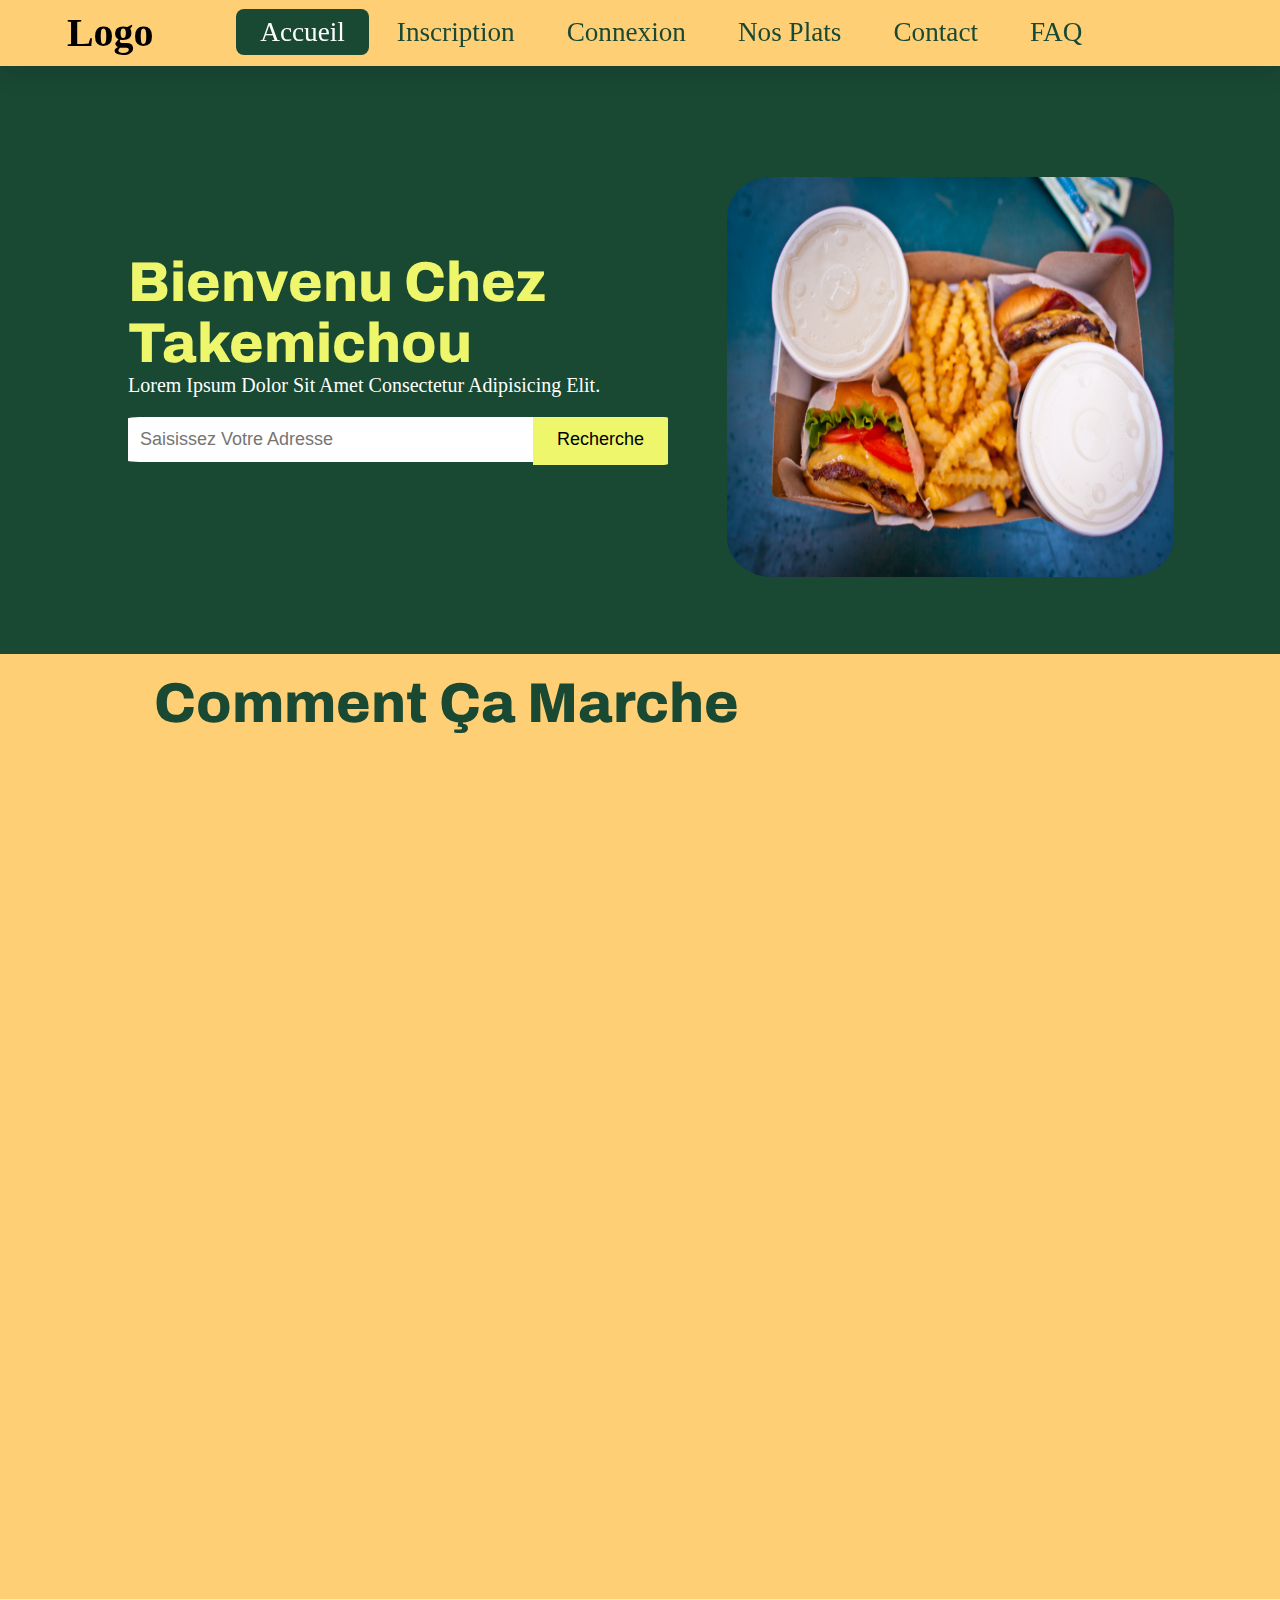
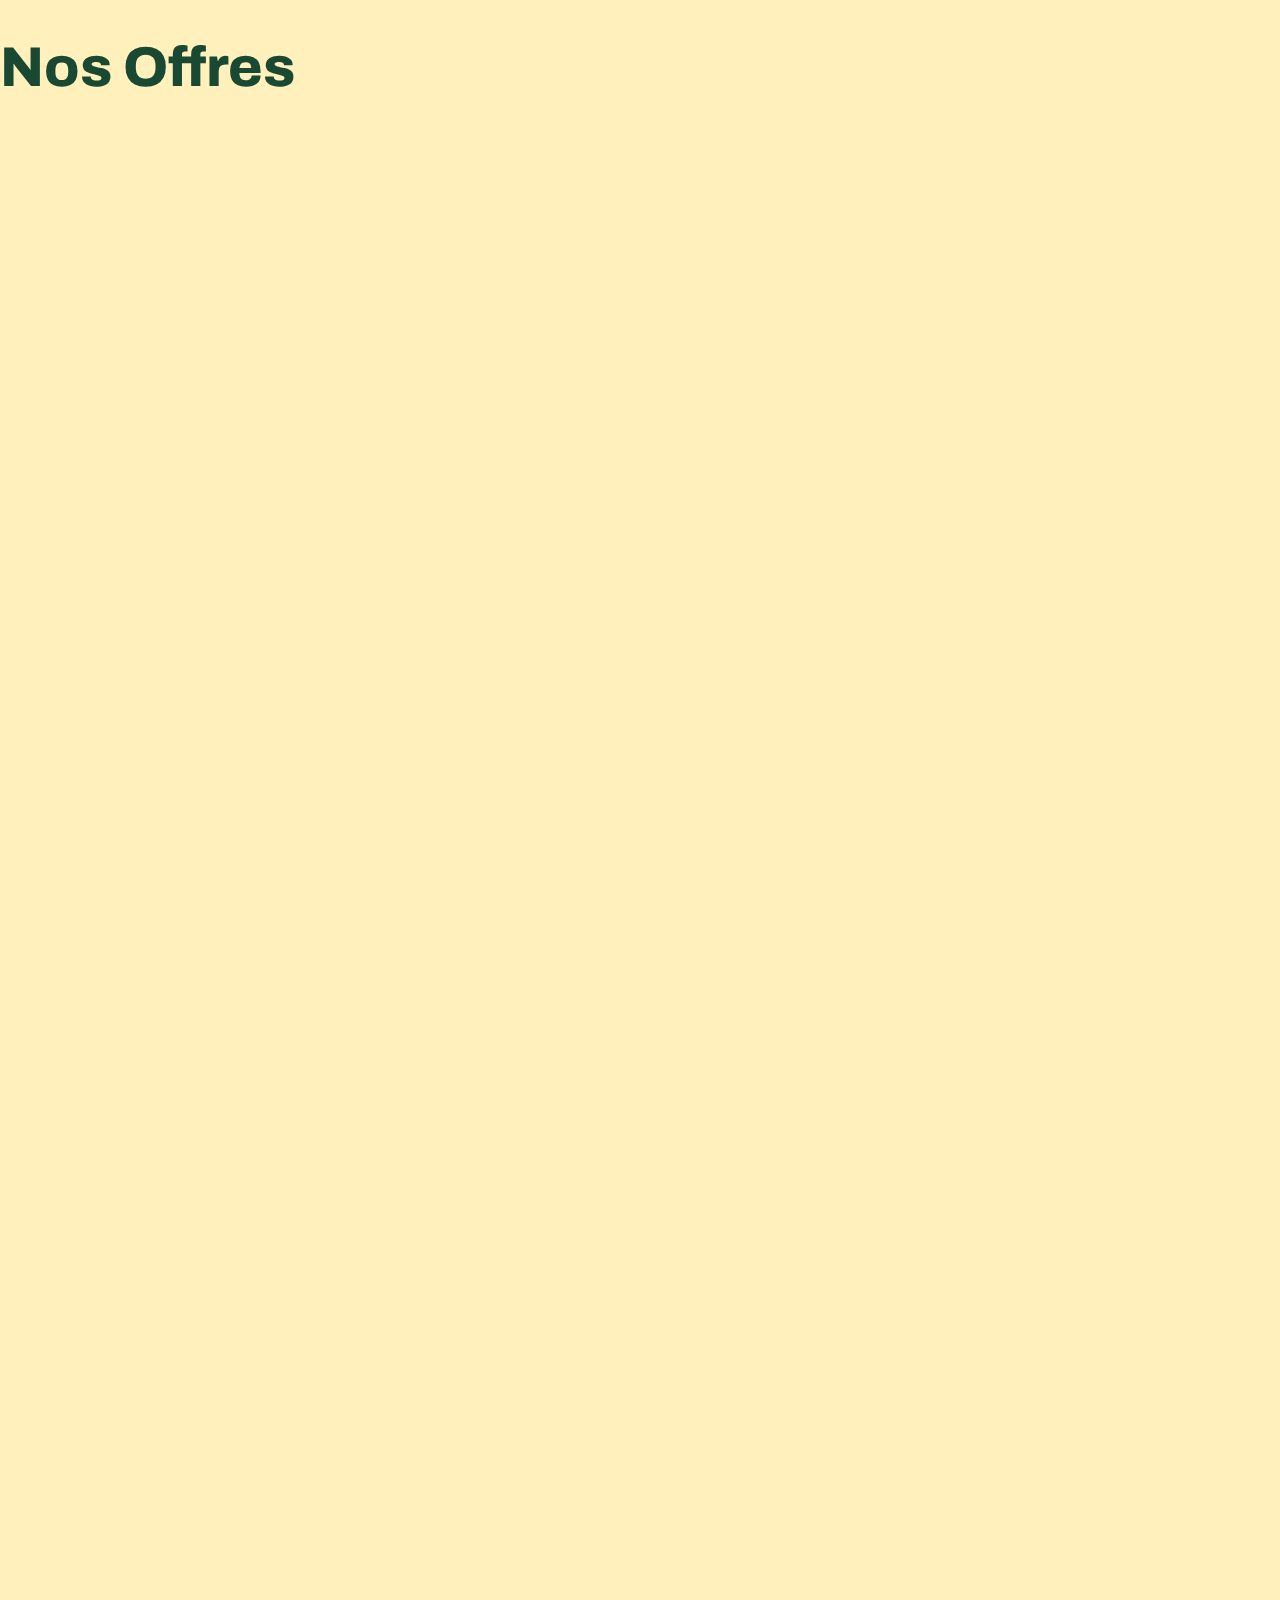
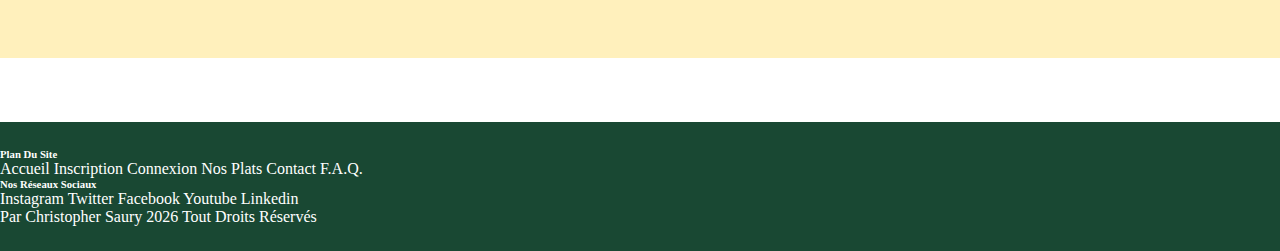
==== commit 5a31799e: "Some elements have been fixed" ====
--- a/index.html
+++ b/index.html
@@ -35,10 +35,10 @@
 
       <nav class="navbar">
         <a class="active" href="./index.html">Accueil</a>
-        <a href="#signUp">Inscription</a>
+        <a href="./sign_up.html">Inscription</a>
         <a href="./login.html">Connexion</a>
         <a href="./selection_page.html">Nos plats</a>
-        <a href="#contact">Contact</a>
+        <a href="./contact.html">Contact</a>
         <a href="#faq">FAQ</a>
       </nav>
 
--- a/style.css
+++ b/style.css
@@ -26,10 +26,10 @@
   left: 0;
   right: 0;
   background: var(--second);
-  padding: 0.3rem 7%;
+  padding: 0.3rem 2%;
   display: flex;
   align-items: center;
-  justify-content: space-between;
+  justify-content: space-around;
   z-index: 1000;
   box-shadow: var(--box-shadow);
 }
@@ -78,61 +78,9 @@
 header .icons #menu-bars {
   display: none;
 }
-@-webkit-keyframes slideRight {
-	from {right:0%;}
-	to {right:-25%;}
-}
-
-/* Responsive design */
-@media (max-width:1024px) {
-	#menu {
-    left:-50%;
-    width:50%;
-  }
-	#menu-burger.clicked {
-    position:fixed;
-  }
-
-	/* Animations pour le menu slide */
-	@keyframes slideRight {
-		from {left:-50%;}
-		to {left:0%;}
-	}
-	@-webkit-keyframes slideRight {
-		from {left:-50%;}
-		to {left:0%;}
-	}
-	@keyframes slideLeft {
-		from {left:0%;}
-		to {left:-50%;}
-	}
-	@-webkit-keyframes slideLeft {
-		from {left:0%;}
-		to {left:-50%;}
-	}
-}
-@media (max-width:600px) {
-	#menu-burger {top:1em; right:2em; z-index:9999;}
-	#menu {left:-100%; width:100%;}
-
-	/* Animations pour le menu slide */
-	@keyframes slideRight {
-		from {left:-100%;}
-		to {left:0%;}
-	}
-	@-webkit-keyframes slideRight {
-		from {left:-100%;}
-		to {left:0%;}
-	}
-	@keyframes slideLeft {
-		from {left:0%;}
-		to {left:-100%;}
-	}
-	@-webkit-keyframes slideLeft {
-		from {left:0%;}
-		to {left:-100%;}
-	}
-}
+
+
+
 
 
 /************ FIN NAVBAR n°2 *************/
@@ -141,6 +89,7 @@
   color: white;
 }
 .home-introduction h1 {
+  margin-top: 20%;
   font-size: 56px;
   color: var(--fourth);
   font-family: "Archivo", sans-serif;
@@ -205,10 +154,10 @@
 }
 .home-slideshow-image {
   position: absolute;
-  top: 0;
-  left: 0;
+  top: 20%;
+  left: 5%;
   width: 100%;
-  height: 100%;
+  height: 80%;
   border-radius: 10%;
   opacity: 0;
   transition: opacity 1s ease-in-out;
